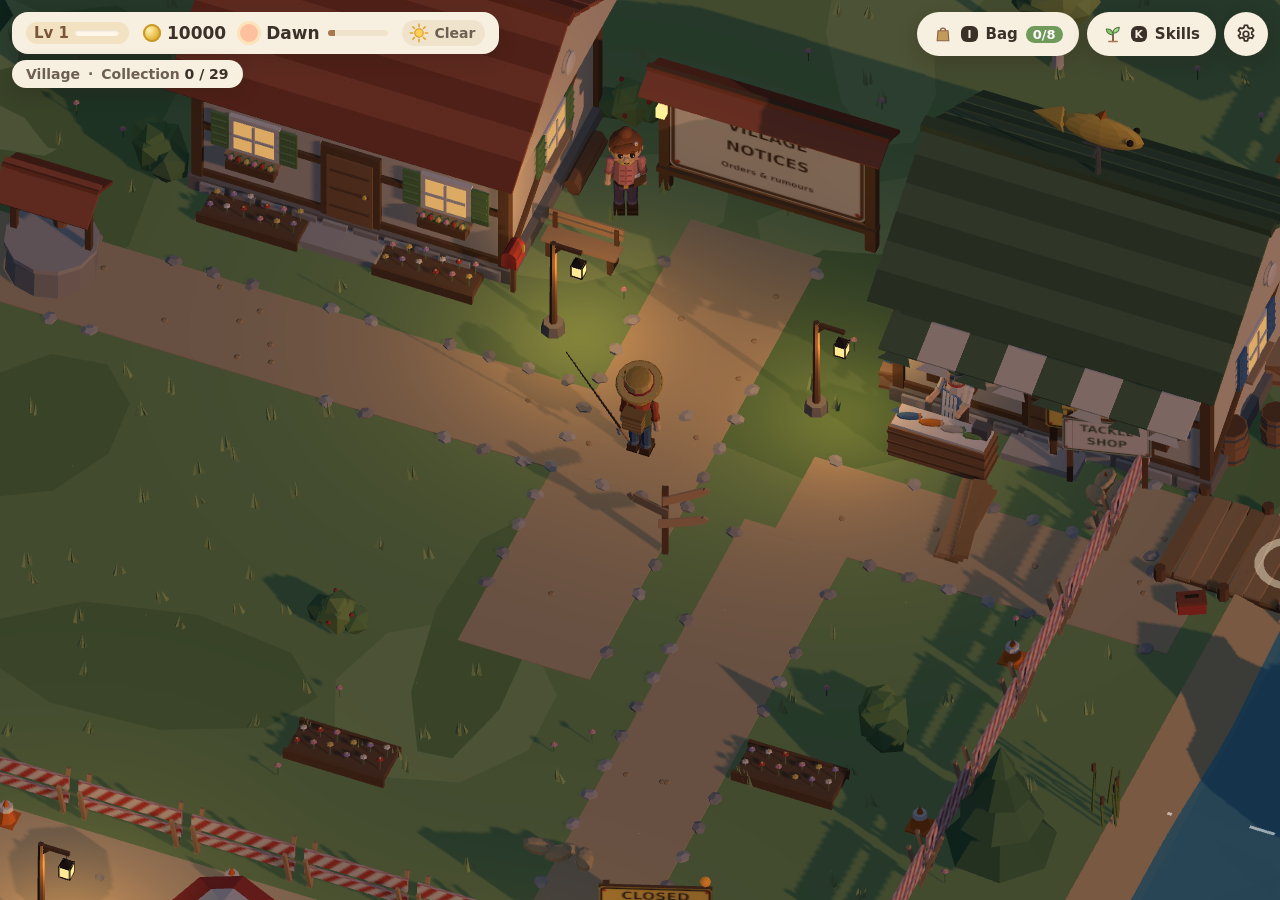
==== index.html @ 6ef8b045 "Weather: clear, rain, fog and storm with weather-only fish Each time of day rolls its weather from a" ====
<!doctype html>
<html lang="en">
<head>
  <meta charset="utf-8">
  <meta name="viewport" content="width=device-width, initial-scale=1, viewport-fit=cover, user-scalable=no">
  <title>Driftwood Cove — a cozy fishing game</title>
  <meta name="description" content="A small, cozy 2.5D fishing game. Explore, fish, collect and upgrade.">
  <meta name="theme-color" content="#3f6e8c">
  <link rel="manifest" href="/manifest.webmanifest">
  <link rel="icon" href="/icons/icon-192.png" type="image/png">
  <link rel="apple-touch-icon" href="/icons/icon-192.png">
  <link rel="stylesheet" href="/style.css">
  <script type="importmap">{ "imports": { "three": "/vendor/three/three.module.js" } }</script>
  <script type="module" src="/js/main.js"></script>
</head>
<body>
  <canvas id="world" aria-label="Game world"></canvas>

  <header class="hud" id="hud">
    <div class="hud-card">
      <span class="level-chip" id="hud-level-chip" title="Level">
        <span id="hud-level">Lv 1</span>
        <span class="xp-bar" aria-hidden="true"><span id="hud-xp-bar"></span></span>
      </span>
      <span class="coins" title="Coins"><span class="coin-icon" aria-hidden="true"></span><span id="hud-coins">30</span></span>
      <span class="time-chip" id="hud-time-chip">
        <span class="time-icon" id="hud-time-icon" aria-hidden="true"></span>
        <span id="hud-time">Dawn</span>
        <span class="time-bar" aria-hidden="true"><span id="hud-time-bar"></span></span>
      </span>
      <span class="weather-chip" id="hud-weather" data-weather="clear"><span class="weather-ico" id="hud-weather-ico" aria-hidden="true"></span><span id="hud-weather-text">Clear</span></span>
    </div>
    <div class="hud-card hud-sub">
      <span id="hud-region">Village</span>
      <span class="dot" aria-hidden="true">·</span>
      <span>Collection <strong id="hud-collection">0</strong></span>
      <span class="streak-chip" id="hud-streak" hidden title="Catch streak: bonus sell value on fish caught in a row"><span id="hud-streak-ico"></span><span id="hud-streak-text"></span></span>
    </div>
  </header>

  <nav class="hud-buttons" aria-label="Menus">
    <button type="button" id="btn-bag" class="pill"><span class="key">I</span> Bag <span class="badge" id="bag-count">0</span></button>
    <button type="button" id="btn-skills" class="pill"><span class="key">K</span> Skills <span class="badge points" id="skill-points" hidden>0</span></button>
    <button type="button" id="btn-settings" class="pill icon-only" aria-label="Settings" title="Settings"></button>
  </nav>

  <div id="finder" class="finder" hidden aria-label="Fish that can bite here now"></div>
  <button type="button" id="action-btn" class="action-btn" hidden><span class="key" id="action-key">E</span> <span id="action-label">Fish</span></button>

  <section id="fishing" class="fishing-panel" hidden aria-live="polite">
    <div class="legend-banner" id="legend-banner" hidden>✦ Legendary! ✦</div>
    <div class="fishing-status" id="fishing-status"><span class="status-ico" id="fishing-status-ico"></span><span id="fishing-status-text">Casting…</span><span class="whisper" id="fishing-whisper" hidden></span></div>
    <div id="minigame" class="minigame" hidden>
      <div class="mg-head">
        <span class="mg-behavior"><span class="mg-behavior-ico" id="mg-behavior-ico"></span><span id="mg-behavior">Fish on!</span></span>
        <span id="mg-phase" class="mg-phase" hidden></span>
        <span id="mg-boss" class="mg-boss" hidden></span>
      </div>
      <div class="lane" id="mg-lane">
        <div class="lane-waves" aria-hidden="true"></div>
        <div class="zone" id="mg-zone" aria-hidden="true"><span class="zone-edge left"></span><span class="zone-edge right"></span></div>
        <div class="lane-fish" id="mg-fish" aria-hidden="true"></div>
      </div>
      <div class="meters">
        <div class="meter"><span class="meter-ico" data-icon="net" title="Catch progress"></span><div class="bar progress-bar"><div class="bar-fill progress" id="mg-progress"></div></div><span class="meter-val" id="mg-progress-val">0%</span></div>
        <div class="meter"><span class="meter-ico" data-icon="line2" title="Line tension"></span><div class="bar tension-bar"><div class="bar-fill tension" id="mg-tension"></div><span class="danger-mark" aria-hidden="true"></span></div><span class="meter-val" id="mg-tension-val">0%</span></div>
      </div>
      <p class="mg-hint"><span class="hint-keys"><span class="key">Space</span><span class="hint-or">or</span><span class="mg-mouse" data-icon="mouse"></span></span> hold to reel <b>→</b> · release to ease the line</p>
    </div>
  </section>

  <section id="catch-card" class="catch-card" hidden aria-live="assertive">
    <div class="golden-banner" aria-hidden="true">✦ New species! ✦</div>
    <div class="catch-art" id="catch-art"></div>
    <h2 id="catch-title">Caught!</h2>
    <p id="catch-details"></p>
    <p id="catch-note" class="catch-note"></p>
    <p id="catch-extra" class="catch-extra"></p>
    <p id="catch-xp" class="catch-xp"></p>
    <p id="catch-streak" class="catch-streak"></p>
    <button type="button" id="catch-ok" class="primary">Continue <span class="key">E</span></button>
    <div id="catch-choice" class="catch-choice" hidden>
      <button type="button" id="catch-wall" class="choice-btn wall"><span class="choice-ico" data-icon="board"></span><span><b>Put on the wallboard</b><small>Collect it · no coins</small></span><span class="key">E</span></button>
      <button type="button" id="catch-bag" class="choice-btn bag"><span class="choice-ico" data-icon="bag"></span><span><b>Keep in bag</b><small id="catch-bag-sub">Sell it later</small></span><span class="key">B</span></button>
    </div>
  </section>

  <div id="joystick" class="joystick" aria-hidden="true"><div id="joystick-knob" class="knob"></div></div>
  <div id="toasts" class="toasts" role="status" aria-live="polite"></div>
  <div id="fade" class="fade" aria-hidden="true"></div>
  <div id="vignette" class="vignette" aria-hidden="true"></div>

  <dialog id="shop-dialog" class="panel" aria-labelledby="shop-title">
    <header class="panel-head">
      <h2 id="shop-title">Tackle Shop</h2>
      <span class="coins"><span class="coin-icon" aria-hidden="true"></span><span id="shop-coins">0</span></span>
      <button type="button" class="close" data-close aria-label="Close">✕</button>
    </header>
    <div class="tabs" role="tablist">
      <button type="button" role="tab" id="tab-market" aria-selected="true" data-tab="market">Sell</button>
      <button type="button" role="tab" id="tab-gear" aria-selected="false" data-tab="gear">Gear</button>
    </div>
    <div id="shop-market" class="panel-body" role="tabpanel" aria-labelledby="tab-market"></div>
    <div id="shop-gear" class="panel-body" role="tabpanel" aria-labelledby="tab-gear" hidden></div>
  </dialog>

  <dialog id="bag-dialog" class="panel" aria-labelledby="bag-title">
    <header class="panel-head">
      <h2 id="bag-title">Fish bag</h2>
      <button type="button" class="close" data-close aria-label="Close">✕</button>
    </header>
    <div id="bag-body" class="panel-body"></div>
  </dialog>

  <dialog id="board-dialog" class="panel wide" aria-labelledby="board-title">
    <header class="panel-head">
      <h2 id="board-title">Collection wallboard</h2>
      <strong id="board-count">0</strong>
      <button type="button" class="close" data-close aria-label="Close">✕</button>
    </header>
    <p class="board-hint">Hover, focus or tap a fish to see your best catch.</p>
    <div id="board-body" class="panel-body board-grid"></div>
    <div id="board-tip" class="board-tip" role="tooltip" hidden></div>
  </dialog>

  <dialog id="orders-dialog" class="panel" aria-labelledby="orders-title">
    <header class="panel-head">
      <h2 id="orders-title">Village orders</h2>
      <span class="orders-day" id="orders-day"></span>
      <button type="button" class="close" data-close aria-label="Close">✕</button>
    </header>
    <p class="board-hint">Nell collects requests from the villagers. They're optional, pay better than the market, and new ones go up every dawn.</p>
    <div id="orders-body" class="panel-body"></div>
  </dialog>

  <dialog id="trophy-dialog" class="panel" aria-labelledby="trophy-title">
    <header class="panel-head">
      <h2 id="trophy-title">Trophy shelf</h2>
      <button type="button" class="close" data-close aria-label="Close">✕</button>
    </header>
    <p class="board-hint">Show off your three proudest catches. Trophies stay home: they can't be sold while they hang here.</p>
    <div id="trophy-body" class="panel-body"></div>
  </dialog>

  <dialog id="skills-dialog" class="panel wide" aria-labelledby="skills-title">
    <header class="panel-head">
      <h2 id="skills-title">Skills</h2>
      <span class="skills-level" id="skills-level">Level 1</span>
      <button type="button" class="close" data-close aria-label="Close">✕</button>
    </header>
    <div class="skills-summary">
      <div class="skills-xp"><div class="bar xp-bar-big"><div class="bar-fill" id="skills-xp-fill"></div></div><span id="skills-xp-text">0 / 40 XP</span></div>
      <span class="skills-points" id="skills-points">0 points to spend</span>
    </div>
    <div id="skills-body" class="panel-body skills-grid"></div>
    <p id="skills-detail" class="skills-detail" aria-live="polite"></p>
  </dialog>

  <dialog id="unlock-dialog" class="panel small" aria-labelledby="unlock-title">
    <header class="panel-head">
      <h2 id="unlock-title">Construction site</h2>
      <button type="button" class="close" data-close aria-label="Close">✕</button>
    </header>
    <div class="panel-body unlock-body">
      <div id="unlock-art" class="unlock-art" aria-hidden="true"></div>
      <p id="unlock-text"></p>
      <p class="unlock-price"><span class="value"><span class="coin-icon" aria-hidden="true"></span><span id="unlock-price">0</span></span> <span id="unlock-have" class="muted"></span></p>
      <div class="unlock-actions">
        <button type="button" class="secondary" data-close>Not now</button>
        <button type="button" class="primary" id="unlock-pay">Pay the builders</button>
      </div>
    </div>
  </dialog>

  <dialog id="settings-dialog" class="panel small" aria-labelledby="settings-title">
    <header class="panel-head">
      <h2 id="settings-title">Settings</h2>
      <button type="button" class="close" data-close aria-label="Close">✕</button>
    </header>
    <form class="panel-body settings-body" method="dialog">
      <label class="setting"><span class="setting-ico" data-icon="music"></span><span>Music</span><input type="range" id="vol-music" min="0" max="100" step="1"><output for="vol-music"></output></label>
      <label class="setting"><span class="setting-ico" data-icon="speaker"></span><span>Sounds</span><input type="range" id="vol-sfx" min="0" max="100" step="1"><output for="vol-sfx"></output></label>
      <label class="setting"><span class="setting-ico" data-icon="leaf"></span><span>Nature</span><input type="range" id="vol-ambience" min="0" max="100" step="1"><output for="vol-ambience"></output></label>
      <label class="setting toggle"><span class="setting-ico" data-icon="mute"></span><span>Mute everything</span><input type="checkbox" id="vol-mute"></label>
    </form>
  </dialog>

  <script>
    if ("serviceWorker" in navigator) navigator.serviceWorker.register("/sw.js");
  </script>
</body>
</html>
---- style.css ----
:root {
  --paper: #f7efdf;
  --paper-2: #efe3cb;
  --ink: #3b3129;
  --ink-soft: #6d5f52;
  --wood: #a8784e;
  --wood-dark: #7a5638;
  --leaf: #6f9a5a;
  --leaf-dark: #4f7a44;
  --sea: #3f6e8c;
  --coin: #e6b83f;
  --rare: #4f86c6;
  --legendary: #d68a2a;
  --danger: #d0584a;
  --shadow: 0 6px 18px rgb(40 28 18 / 0.22);
  --radius: 16px;
  --font: ui-rounded, "Segoe UI Rounded", "SF Pro Rounded", "Nunito", "Segoe UI", system-ui, sans-serif;
  color-scheme: light;
}

* { box-sizing: border-box; }
[hidden] { display: none !important; }
html, body {
  margin: 0;
  height: 100%;
  overflow: hidden;
  background: #aedcee;
  color: var(--ink);
  font-family: var(--font);
  -webkit-tap-highlight-color: transparent;
  user-select: none;
  -webkit-user-select: none;
  touch-action: none;
}
canvas#world { position: fixed; inset: 0; width: 100vw; height: 100dvh; display: block; outline: none; }

button { font: inherit; color: inherit; cursor: pointer; touch-action: manipulation; }
button:focus-visible, [tabindex]:focus-visible { outline: 3px solid var(--sea); outline-offset: 2px; }
button:disabled { cursor: not-allowed; opacity: 0.5; }

.key {
  display: inline-grid; place-items: center; min-width: 1.5em; height: 1.5em; padding: 0 0.3em;
  border-radius: 6px; background: var(--ink); color: var(--paper); font-size: 0.72em; font-weight: 700;
}
@media (pointer: coarse) { .key { display: none; } }

/* HUD ------------------------------------------------------------------ */
.hud { position: fixed; top: 12px; left: 12px; display: grid; gap: 6px; pointer-events: none; }
.hud-card {
  display: flex; align-items: center; gap: 14px; padding: 8px 14px;
  background: var(--paper); border-radius: var(--radius); box-shadow: var(--shadow);
  font-weight: 700; font-size: 17px;
}
.hud-sub { font-size: 14px; font-weight: 600; color: var(--ink-soft); gap: 8px; padding: 6px 14px; justify-self: start; }
.hud-sub strong { color: var(--ink); }
.coins { display: inline-flex; align-items: center; gap: 6px; font-weight: 800; }
.coin-icon {
  width: 18px; height: 18px; border-radius: 50%;
  background: radial-gradient(circle at 35% 35%, #fff2b0, var(--coin) 55%, #b88a20);
  box-shadow: inset 0 0 0 2px #c99a2a;
}
.time-chip { display: inline-flex; align-items: center; gap: 8px; }
.time-icon { width: 18px; height: 18px; border-radius: 50%; background: #ffcf7a; box-shadow: 0 0 0 3px rgb(255 207 122 / 0.35); }
.time-chip[data-bucket="night"] .time-icon { background: #dfe6ff; box-shadow: inset -5px -2px 0 #9aa8d8; }
.time-chip[data-bucket="dusk"] .time-icon { background: #ff9a5c; }
.time-chip[data-bucket="dawn"] .time-icon { background: #ffc0a0; }
.weather-chip { display: inline-flex; align-items: center; gap: 5px; padding: 2px 10px 2px 6px; border-radius: 999px; background: var(--paper-2); font-size: 14px; font-weight: 800; color: var(--ink-soft); }
.weather-ico .ico { width: 22px; height: 22px; vertical-align: middle; }
.weather-chip[data-weather="rain"] { background: #dbe8f2; color: #3f6e8c; }
.weather-chip[data-weather="fog"] { background: #e6e6e2; color: #6d6a64; }
.weather-chip[data-weather="storm"] { background: #d9d4e8; color: #4a3d86; animation: pop 0.3s ease-out; }
.time-bar { width: 60px; height: 6px; background: var(--paper-2); border-radius: 3px; overflow: hidden; }
.time-bar span { display: block; height: 100%; width: 0; background: var(--wood); }

.hud-buttons { position: fixed; top: 12px; right: 12px; display: flex; gap: 8px; }
.pill {
  display: inline-flex; align-items: center; gap: 8px; min-height: 44px; padding: 8px 16px;
  border: none; border-radius: 999px; background: var(--paper); box-shadow: var(--shadow); font-weight: 700; font-size: 15px;
}
.pill:hover { background: #fff8ea; }
.badge { min-width: 22px; padding: 1px 7px; border-radius: 999px; background: var(--leaf); color: #fff; font-size: 13px; }

.action-btn {
  position: fixed; left: 50%; bottom: 28px; transform: translateX(-50%);
  display: inline-flex; align-items: center; gap: 10px; min-height: 52px; padding: 10px 24px;
  border: none; border-radius: 999px; background: var(--leaf); color: #fff; font-weight: 800; font-size: 18px;
  box-shadow: 0 4px 0 var(--leaf-dark), var(--shadow);
}
.action-btn .key { background: rgb(255 255 255 / 0.9); color: var(--leaf-dark); }
.action-btn:active { transform: translateX(-50%) translateY(3px); box-shadow: 0 1px 0 var(--leaf-dark), var(--shadow); }
.action-btn.locked { background: #9c8f80; box-shadow: 0 4px 0 #75695c, var(--shadow); }

/* Fishing ---------------------------------------------------------------- */
.fishing-panel {
  position: fixed; left: 50%; bottom: 20px; translate: -50% 0;
  width: min(520px, calc(100vw - 24px)); padding: 12px 18px 14px;
  background: var(--paper); border-radius: var(--radius); box-shadow: var(--shadow); text-align: center;
  touch-action: none;
}
.fishing-status { margin: 2px 0; font-size: 18px; font-weight: 800; }
.fishing-status.bite { color: var(--danger); font-size: 26px; animation: pop 0.25s ease-out; }
@keyframes pop { from { transform: scale(0.6); } to { transform: scale(1); } }
.minigame { margin-top: 6px; }
.mg-label { display: flex; justify-content: space-between; font-weight: 700; font-size: 14px; color: var(--ink-soft); margin-bottom: 6px; }
.mg-phase { font-weight: 800; }
.mg-phase.burst { color: var(--danger); }
.mg-phase.exhausted { color: var(--leaf-dark); }
.lane { position: relative; height: 40px; border-radius: 12px; background: linear-gradient(#6fb4c6, #4d93a8); overflow: hidden; box-shadow: inset 0 2px 6px rgb(0 0 0 / 0.25); }
.zone {
  position: absolute; top: 3px; bottom: 3px; left: 0; width: 14%;
  border-radius: 9px; background: rgb(255 248 220 / 0.35); border: 3px solid #fff5d6;
}
.zone.inside { background: rgb(160 230 140 / 0.5); border-color: #d9ffc7; }
.lane-fish {
  position: absolute; top: 50%; left: 0; width: 34px; height: 18px; margin-left: -17px; margin-top: -9px;
  background: #2f3f4a; border-radius: 50% 60% 60% 50%; transition: transform 0.1s;
}
.lane-fish::after { content: ""; position: absolute; left: -9px; top: 2px; border: 7px solid transparent; border-right: 11px solid #2f3f4a; }
.lane-fish.burst { background: #b3402f; }
.lane-fish.burst::after { border-right-color: #b3402f; }
.bar-row { display: grid; grid-template-columns: 70px 1fr; align-items: center; gap: 10px; margin-top: 8px; font-size: 13px; font-weight: 700; text-align: left; }
.bar { height: 14px; border-radius: 7px; background: var(--paper-2); overflow: hidden; box-shadow: inset 0 1px 3px rgb(0 0 0 / 0.15); }
.bar-fill { height: 100%; width: 0; border-radius: 7px; }
.bar-fill.progress { background: var(--leaf); }
.bar-fill.tension { background: var(--coin); }
.bar-fill.tension.high { background: var(--danger); }
.mg-hint { margin: 8px 0 0; font-size: 12px; color: var(--ink-soft); }

.catch-card {
  position: fixed; left: 50%; top: 50%; translate: -50% -50%;
  width: min(360px, calc(100vw - 24px)); padding: 18px 22px; text-align: center;
  background: var(--paper); border-radius: 20px; box-shadow: 0 12px 40px rgb(40 28 18 / 0.35);
  animation: pop 0.25s ease-out;
}
.catch-card h2 { margin: 4px 0; font-size: 22px; }
.catch-card p { margin: 4px 0; }
.catch-note { font-weight: 700; color: var(--leaf-dark); }
.catch-art svg { width: 160px; height: auto; }
.rarity-icon { display: inline-grid; place-items: center; width: var(--s, 22px); height: var(--s, 22px); vertical-align: middle; flex: none; }
.rarity-icon svg { width: 100%; height: 100%; display: block; }
.rarity-icon.legendary svg { filter: drop-shadow(0 0 3px rgb(255 200 80 / 0.8)); }
.catch-card h2 { display: flex; align-items: center; justify-content: center; gap: 8px; }
.catch-extra { font-weight: 800; color: var(--legendary); }
.catch-extra:empty { display: none; }
.rarity { display: inline-block; padding: 1px 10px; border-radius: 999px; font-size: 12px; font-weight: 800; text-transform: uppercase; letter-spacing: 0.04em; background: var(--paper-2); color: var(--ink-soft); }
.rarity.rare { background: var(--rare); color: #fff; }
.rarity.legendary { background: var(--legendary); color: #fff; }

.primary {
  min-height: 44px; padding: 8px 20px; border: none; border-radius: 999px;
  background: var(--leaf); color: #fff; font-weight: 800; box-shadow: 0 3px 0 var(--leaf-dark);
}
.primary .key { background: rgb(255 255 255 / 0.9); color: var(--leaf-dark); }
.secondary {
  min-height: 36px; padding: 6px 14px; border: 2px solid var(--wood); border-radius: 999px;
  background: #fff8ea; font-weight: 700;
}

/* Joystick (touch) ----------------------------------------------------- */
.joystick {
  position: fixed; left: 24px; bottom: 24px; width: 128px; height: 128px; border-radius: 50%;
  background: rgb(247 239 223 / 0.45); border: 3px solid rgb(247 239 223 / 0.8); display: none; touch-action: none;
}
.knob { position: absolute; left: 50%; top: 50%; width: 56px; height: 56px; margin: -28px 0 0 -28px; border-radius: 50%; background: var(--paper); box-shadow: var(--shadow); }
body.touch .joystick { display: block; }
body.touch .action-btn { left: auto; right: 24px; bottom: 44px; transform: none; min-height: 64px; }
body.touch .action-btn:active { transform: translateY(3px); }
body.fishing .joystick { display: none; }

.toasts { position: fixed; top: 110px; left: 50%; transform: translateX(-50%); display: grid; gap: 6px; justify-items: center; pointer-events: none; }
.toast { padding: 8px 16px; border-radius: 999px; background: rgb(59 49 41 / 0.88); color: var(--paper); font-weight: 700; font-size: 15px; animation: toast 2.8s ease forwards; }
@keyframes toast { 0% { opacity: 0; transform: translateY(-6px); } 10%, 80% { opacity: 1; transform: none; } 100% { opacity: 0; } }

.fade { position: fixed; inset: 0; background: #1d2850; opacity: 0; pointer-events: none; transition: opacity 0.45s ease; }
.fade.on { opacity: 1; }

/* Panels (dialogs) ------------------------------------------------------ */
dialog.panel {
  width: min(640px, calc(100vw - 24px)); max-height: min(640px, calc(100dvh - 32px));
  padding: 0; border: none; border-radius: 20px; background: var(--paper); color: var(--ink);
  box-shadow: 0 18px 50px rgb(40 28 18 / 0.4); overflow: hidden; display: none; flex-direction: column;
}
dialog.panel[open] { display: flex; }
dialog.panel.wide { width: min(820px, calc(100vw - 24px)); }
dialog::backdrop { background: rgb(40 32 26 / 0.35); }
.panel-head { display: flex; align-items: center; gap: 14px; padding: 14px 18px; background: var(--paper-2); border-bottom: 3px solid #e2d3b4; }
.panel-head h2 { margin: 0; font-size: 20px; flex: 1; }
.close { width: 40px; height: 40px; border: none; border-radius: 50%; background: var(--paper); font-size: 18px; font-weight: 800; }
.panel-body { padding: 14px 18px 18px; overflow-y: auto; user-select: text; }
.tabs { display: flex; gap: 6px; padding: 10px 18px 0; }
.tabs button { flex: 1; min-height: 40px; border: none; border-radius: 12px 12px 0 0; background: var(--paper-2); font-weight: 800; color: var(--ink-soft); }
.tabs button[aria-selected="true"] { background: var(--wood); color: #fff; }

.fish-list { display: grid; gap: 6px; margin: 0; padding: 0; list-style: none; }
.fish-row { display: grid; grid-template-columns: 64px 1fr auto auto; align-items: center; gap: 10px; padding: 4px 10px; background: #fffaf0; border-radius: 12px; }
.fish-row svg { width: 64px; height: auto; }
.fish-row .name { font-weight: 800; display: flex; align-items: center; gap: 6px; }
.fish-row .meta { font-size: 13px; color: var(--ink-soft); }
.value { font-weight: 800; display: inline-flex; align-items: center; gap: 4px; vertical-align: middle; }
.value .coin-icon { width: 14px; height: 14px; }
.list-head { display: flex; align-items: center; justify-content: space-between; gap: 10px; margin-bottom: 10px; font-weight: 700; }
.empty { color: var(--ink-soft); text-align: center; padding: 20px 0; }

.gear-list { display: grid; gap: 8px; }
.gear-row { display: grid; grid-template-columns: 70px 1fr auto; gap: 12px; align-items: center; padding: 8px 12px; background: #fffaf0; border-radius: 12px; }
.gear-slot { font-weight: 800; color: var(--wood-dark); }
.gear-info { font-size: 14px; line-height: 1.35; }
.gear-info b { font-size: 15px; }
.gear-info .arrow { color: var(--leaf-dark); font-weight: 800; }
.gear-info .muted { color: var(--ink-soft); }
.boat-row { background: #e6f0f2; }

.board-grid { display: grid; grid-template-columns: repeat(6, 1fr); gap: 10px; }
.board-slot { position: relative; display: grid; justify-items: center; gap: 2px; padding: 8px 4px; background: #fffaf0; border: 3px solid #e2d3b4; border-radius: 14px; text-align: center; font: inherit; color: inherit; cursor: pointer; transition: transform 0.12s, box-shadow 0.12s; }
.board-slot:hover, .board-slot:focus-visible { transform: translateY(-2px); box-shadow: 0 6px 14px rgb(40 28 18 / 0.18); }
.slot-rarity { position: absolute; top: 6px; right: 6px; }
.board-hint { margin: 10px 18px 0; font-size: 13px; color: var(--ink-soft); }
.board-tip {
  position: fixed; z-index: 10; width: 240px; padding: 12px 14px; display: grid; gap: 3px; justify-items: center; text-align: center;
  background: var(--paper); border: 3px solid var(--wood); border-radius: 16px; box-shadow: 0 10px 28px rgb(40 28 18 / 0.35);
  pointer-events: none; font-size: 14px;
}
.board-tip strong { display: flex; align-items: center; gap: 6px; font-size: 16px; }
.board-tip .tip-art svg { width: 200px; height: auto; }
.board-tip .tip-label { font-size: 11px; font-weight: 800; text-transform: uppercase; letter-spacing: 0.08em; color: var(--wood-dark); }
.board-tip .tip-stat { font-weight: 800; font-size: 16px; }
dialog.panel.small { width: min(420px, calc(100vw - 24px)); }
.unlock-body p { margin: 0 0 12px; line-height: 1.45; }
.unlock-price { font-size: 22px; }
.unlock-price .coin-icon { width: 22px; height: 22px; }
.unlock-actions { display: flex; justify-content: flex-end; gap: 10px; }
.muted { color: var(--ink-soft); font-size: 14px; font-weight: 600; }
.board-slot svg { width: 100%; max-width: 110px; height: auto; }
.board-slot .name { font-weight: 800; font-size: 14px; }
.board-slot .loc { font-size: 12px; color: var(--ink-soft); }
.board-slot.found { border-color: var(--leaf); }
.board-slot:not(.found) .name { color: var(--ink-soft); }

@media (max-width: 640px) {
  .weather-chip span:last-child { display: none; }
  .hud-card { font-size: 15px; gap: 10px; padding: 6px 10px; }
  .time-bar { width: 36px; }
  .hud-buttons { top: auto; bottom: 180px; right: 12px; flex-direction: column; }
  .board-grid { grid-template-columns: repeat(2, 1fr); }
  .fish-row { grid-template-columns: 48px 1fr auto; }
  .fish-row svg { width: 48px; }
  .fish-row .value { grid-column: 2; }
  .gear-row { grid-template-columns: 1fr auto; }
  .gear-slot { grid-column: 1 / -1; }
}
@media (max-height: 760px) and (min-width: 641px) {
  .board-slot svg { max-width: 84px; }
  .board-slot { padding: 4px; }
}
@media (prefers-reduced-motion: reduce) {
  *, *::before, *::after { animation-duration: 0.01ms !important; transition: none !important; }
}
/* Wide screens: keep the cheering angler visible next to the catch card. */
@media (min-width: 900px) {
  .catch-card { left: calc(50% + 300px); width: 340px; }
}
.catch-art svg { width: 200px; }

/* Icons ---------------------------------------------------------------- */
.ico { width: 1.25em; height: 1.25em; flex: none; vertical-align: -0.25em; }
.pill .ico { width: 20px; height: 20px; }
.pill.icon-only { width: 44px; padding: 0; justify-content: center; }
.pill.icon-only .ico { width: 22px; height: 22px; }
.tabs button { display: inline-flex; align-items: center; justify-content: center; gap: 8px; }
.tabs button .ico { width: 22px; height: 22px; }

/* Shop: gear cards ------------------------------------------------------ */
.gear-grid { display: grid; grid-template-columns: repeat(2, 1fr); gap: 10px; }
.gear-card {
  display: grid; grid-template-columns: 52px 1fr auto; align-items: center; gap: 10px;
  padding: 10px 12px; background: #fffaf0; border: 2px solid #eadcc0; border-radius: 16px;
}
.gear-art { display: grid; place-items: center; width: 52px; height: 52px; border-radius: 14px; background: var(--paper-2); }
.gear-art .ico { width: 36px; height: 36px; }
.gear-art.small { width: 40px; height: 40px; border-radius: 12px; }
.gear-art.small .ico { width: 28px; height: 28px; }
.gear-main { min-width: 0; display: grid; gap: 4px; }
.gear-title { display: flex; align-items: center; gap: 8px; font-weight: 800; font-size: 15px; }
.pips { display: inline-flex; gap: 3px; }
.pips i { width: 8px; height: 8px; border-radius: 50%; background: #e2d3b4; }
.pips i.on { background: var(--leaf); }
.stats { display: flex; flex-wrap: wrap; gap: 4px 12px; }
.stat { display: inline-flex; align-items: center; gap: 4px; font-size: 14px; font-weight: 700; color: var(--ink-soft); white-space: nowrap; }
.stat .ico { color: var(--wood-dark); }
.stat b { color: var(--leaf-dark); font-weight: 800; }
.stat .arrow { color: var(--leaf-dark); font-weight: 800; }
.next-name { font-size: 12px; color: var(--ink-soft); font-weight: 600; }
.buy {
  display: inline-flex; align-items: center; gap: 4px; min-height: 40px; padding: 6px 14px; border: none; border-radius: 999px;
  background: var(--leaf); color: #fff; font-weight: 800; box-shadow: 0 3px 0 var(--leaf-dark);
}
.buy:not(:disabled):hover { filter: brightness(1.06); }
.buy:disabled { background: #b7ab98; box-shadow: 0 3px 0 #8f8574; opacity: 1; }
.buy.small, .secondary.small, .primary.small { min-height: 34px; padding: 4px 12px; font-size: 14px; }
.max-badge { padding: 4px 10px; border-radius: 999px; background: var(--coin); color: #5a3e12; font-weight: 800; font-size: 13px; }
.section-title { display: flex; align-items: baseline; gap: 8px; margin: 16px 0 8px; font-size: 16px; }

/* Purchase dialog art --------------------------------------------------- */
.unlock-art { display: grid; place-items: center; margin-bottom: 8px; }
.unlock-art:empty { display: none; }
.unlock-art .ico { width: 72px; height: 72px; }

/* Settings ----------------------------------------------------------------- */
.settings-body { display: grid; gap: 14px; }
.setting { display: grid; grid-template-columns: 28px 90px 1fr 48px; align-items: center; gap: 10px; font-weight: 700; }
.setting.toggle { grid-template-columns: 28px 1fr auto; }
.setting-ico { display: grid; place-items: center; color: var(--wood-dark); }
.setting-ico .ico { width: 24px; height: 24px; }
.setting input[type="range"] { width: 100%; accent-color: var(--leaf); }
.setting input[type="checkbox"] { width: 22px; height: 22px; accent-color: var(--leaf); }
.setting output { text-align: right; font-variant-numeric: tabular-nums; color: var(--ink-soft); }

@media (max-width: 640px) {
  .gear-grid { grid-template-columns: 1fr; }
  .setting { grid-template-columns: 28px 70px 1fr 44px; }
}
#shop-dialog { width: min(780px, calc(100vw - 24px)); }
.gear-title { flex-wrap: wrap; row-gap: 2px; }

/* Fishing panel & catch minigame ------------------------------------------ */
.fishing-panel {
  width: min(560px, calc(100vw - 24px)); padding: 12px 16px 12px;
  background: linear-gradient(#fbf5e8, #f3e8d2); border: 3px solid #c9a274; box-shadow: 0 4px 0 #a8784e, var(--shadow);
}
.fishing-status { display: flex; align-items: center; justify-content: center; gap: 8px; margin: 0; font-size: 18px; font-weight: 800; }
.status-ico .ico { width: 28px; height: 28px; vertical-align: middle; }
.fishing-panel[data-phase="wait"] .status-ico { animation: bob 1.6s ease-in-out infinite; }
.fishing-panel[data-phase="cast"] .status-ico { animation: castswing 0.6s ease-out; }
.fishing-panel[data-phase="bite"] { border-color: var(--danger); box-shadow: 0 4px 0 #9c3a30, 0 0 0 6px rgb(208 88 74 / 0.25), var(--shadow); animation: shake 0.18s linear infinite; }
.fishing-panel[data-phase="bite"] .fishing-status { color: var(--danger); font-size: 24px; }
.fishing-panel[data-phase="bite"] .status-ico { animation: pop 0.25s ease-out; }
.fishing-panel[data-phase="fight"] .fishing-status { font-size: 15px; color: var(--leaf-dark); }
.fishing-panel[data-phase="fight"] .status-ico .ico { width: 20px; height: 20px; }
@keyframes bob { 0%, 100% { transform: translateY(0); } 50% { transform: translateY(4px); } }
@keyframes castswing { from { transform: rotate(-40deg); } to { transform: rotate(0); } }
@keyframes shake { 0%, 100% { translate: -50% 0; } 25% { translate: calc(-50% - 2px) 0; } 75% { translate: calc(-50% + 2px) 0; } }

.mg-head { display: flex; align-items: center; justify-content: space-between; margin: 8px 2px 6px; }
.mg-behavior { display: inline-flex; align-items: center; gap: 6px; font-weight: 800; font-size: 14px; color: var(--ink); }
.mg-behavior-ico { display: grid; place-items: center; width: 26px; height: 26px; border-radius: 8px; background: var(--paper-2); color: var(--wood-dark); }
.mg-behavior-ico .ico { width: 18px; height: 18px; }
.minigame[data-rarity="rare"] .mg-behavior-ico { background: #dbe8f7; color: var(--rare); }
.minigame[data-rarity="legendary"] .mg-behavior-ico { background: #fbe9c4; color: var(--legendary); }
.mg-phase { display: inline-flex; align-items: center; gap: 4px; padding: 2px 10px; border-radius: 999px; font-size: 13px; font-weight: 800; }
.mg-phase .ico { width: 16px; height: 16px; }
.mg-phase.burst { background: #fbe0dc; color: var(--danger); animation: pop 0.2s ease-out; }
.mg-phase.exhausted { background: #e3f0d9; color: var(--leaf-dark); }

.lane {
  position: relative; height: 54px; border-radius: 14px; overflow: hidden;
  background: linear-gradient(#8fd0dc 0%, #5aa9bf 45%, #3f8aa6 100%);
  box-shadow: inset 0 3px 8px rgb(0 0 0 / 0.25), inset 0 -2px 0 rgb(255 255 255 / 0.15);
}
.lane-waves {
  position: absolute; inset: 0; opacity: 0.35;
  background: radial-gradient(ellipse 18px 3px at 50% 50%, #fff 60%, transparent 62%) 0 12px / 46px 26px,
              radial-gradient(ellipse 12px 2px at 50% 50%, #fff 60%, transparent 62%) 20px 30px / 38px 26px;
  animation: lanewaves 3s linear infinite;
}
@keyframes lanewaves { to { background-position: 46px 12px, -18px 30px; } }
.zone {
  position: absolute; top: 4px; bottom: 4px; left: 0; width: 14%;
  border-radius: 10px; background: rgb(255 250 230 / 0.28); border: 3px solid #fff5d6;
  box-shadow: 0 0 0 2px rgb(59 49 41 / 0.15); transition: background 0.15s, box-shadow 0.15s, border-color 0.15s;
}
.zone.inside { background: rgb(170 235 140 / 0.45); border-color: #e4ffd4; box-shadow: 0 0 14px 2px rgb(190 255 150 / 0.7); }
.zone.reeling { border-style: dashed; }
.zone-edge { position: absolute; top: 50%; width: 6px; height: 18px; margin-top: -9px; border-radius: 3px; background: #fff5d6; }
.zone-edge.left { left: -5px; } .zone-edge.right { right: -5px; }
.lane-fish {
  position: absolute; top: 50%; left: 0; width: 46px; height: 23px; margin: -11.5px 0 0 -23px;
  color: #23394a; transition: color 0.2s; filter: drop-shadow(0 2px 1px rgb(0 0 0 / 0.25));
}
.lane-fish svg { width: 100%; height: 100%; display: block; transition: transform 0.15s; }
.lane-fish.right svg { transform: scaleX(-1); }
.lane-fish[data-phase="burst"] { color: #a8342a; animation: wiggle 0.12s linear infinite; }
.lane-fish[data-phase="exhausted"] { color: #3d5a4a; }
.fish-zzz { position: absolute; top: -14px; right: -4px; font-size: 13px; font-weight: 900; color: #fff; opacity: 0; }
.lane-fish[data-phase="exhausted"] .fish-zzz { animation: zzz 1.4s ease-out infinite; }
@keyframes wiggle { 0%, 100% { rotate: -6deg; } 50% { rotate: 6deg; } }
@keyframes zzz { 0% { opacity: 0; transform: translate(0, 4px) scale(0.7); } 30% { opacity: 1; } 100% { opacity: 0; transform: translate(6px, -8px) scale(1.2); } }

.meters { display: grid; gap: 7px; margin-top: 10px; }
.meter { display: grid; grid-template-columns: 30px 1fr 44px; align-items: center; gap: 8px; }
.meter-ico { display: grid; place-items: center; }
.meter-ico .ico { width: 26px; height: 26px; }
.meter-val { font-weight: 800; font-size: 13px; text-align: right; font-variant-numeric: tabular-nums; color: var(--ink-soft); }
.meters .bar { position: relative; height: 16px; border-radius: 8px; background: #e6d9bf; box-shadow: inset 0 2px 3px rgb(0 0 0 / 0.15); overflow: hidden; }
.meters .bar-fill { height: 100%; border-radius: 8px; transition: width 0.08s linear; }
.meters .bar-fill.progress {
  background: repeating-linear-gradient(-45deg, rgb(255 255 255 / 0.18) 0 8px, transparent 8px 16px), linear-gradient(#8cc46a, #5f9a4c);
  background-size: 22px 22px, 100% 100%; animation: stripes 0.8s linear infinite;
}
@keyframes stripes { to { background-position: 22px 0, 0 0; } }
.meters .bar-fill.tension { --hue: 110; background: linear-gradient(hsl(var(--hue) 70% 60%), hsl(var(--hue) 65% 45%)); }
.danger-mark { position: absolute; top: 0; bottom: 0; left: 78%; width: 2px; background: rgb(168 52 42 / 0.5); }
.minigame.danger .tension-bar { animation: jitter 0.12s linear infinite; box-shadow: inset 0 2px 3px rgb(0 0 0 / 0.15), 0 0 0 2px rgb(208 88 74 / 0.5); }
.minigame.danger .meter:last-child .meter-val { color: var(--danger); }
.mg-hint { display: flex; align-items: center; justify-content: center; gap: 6px; margin: 8px 0 0; font-size: 12px; color: var(--ink-soft); }
.hint-keys { display: inline-flex; align-items: center; gap: 4px; }
.hint-or { font-size: 11px; }
.mg-mouse .ico { width: 16px; height: 16px; }
@media (pointer: coarse) { .hint-keys { display: none; } }
@keyframes jitter { 0%, 100% { transform: translateX(0); } 25% { transform: translateX(-1.5px); } 75% { transform: translateX(1.5px); } }

/* Bag capacity & fixes ------------------------------------------------------ */
.fish-row svg { width: auto; }
.fish-row > svg { width: 64px; height: auto; }
.fish-row .rarity-icon svg { width: 100%; height: 100%; }
.badge.full { background: var(--danger); }
.bag-count { display: inline-flex; align-items: center; gap: 6px; font-weight: 800; }
.bag-count .ico { width: 22px; height: 22px; }
.bag-slots { display: flex; flex-wrap: wrap; gap: 3px; flex: 1; max-width: 260px; }
.bag-slots i { width: 12px; height: 12px; border-radius: 4px; background: #e6d9bf; box-shadow: inset 0 1px 2px rgb(0 0 0 / 0.12); }
.bag-slots i.on { background: var(--leaf); }
.bag-slots.full i.on { background: var(--danger); }
.bag-note { display: flex; align-items: center; gap: 6px; margin: 0 0 10px; font-size: 13px; color: var(--ink-soft); }
.bag-note .ico { width: 18px; height: 18px; flex: none; }
.catch-note.warn { color: var(--danger); }
.catch-extra .ico { width: 18px; height: 18px; vertical-align: -3px; }
@media (max-width: 640px) { .fish-row > svg { width: 48px; } }

/* Golden first-catch card ------------------------------------------------------ */
.golden-banner { display: none; }
.catch-choice { display: grid; gap: 8px; margin-top: 10px; }
.catch-choice[hidden] { display: none; }
.choice-btn {
  display: grid; grid-template-columns: 40px 1fr auto; align-items: center; gap: 10px; min-height: 58px; padding: 8px 14px;
  border: none; border-radius: 16px; text-align: left; font-size: 15px;
}
.choice-btn b { display: block; font-size: 16px; }
.choice-btn small { display: flex; align-items: center; gap: 4px; font-size: 13px; font-weight: 700; opacity: 0.85; }
.choice-btn small .coin-icon { width: 13px; height: 13px; }
.choice-ico { display: grid; place-items: center; width: 40px; height: 40px; border-radius: 12px; background: rgb(255 255 255 / 0.55); }
.choice-ico .ico { width: 28px; height: 28px; }
.choice-btn.wall { background: linear-gradient(#ffd96a, #f0b429); color: #4a3308; box-shadow: 0 4px 0 #b9821a, 0 0 18px rgb(255 205 80 / 0.6); }
.choice-btn.bag { background: #fffaf0; color: var(--ink); box-shadow: 0 3px 0 #d8c7a4; border: 2px solid #e2d3b4; }
.choice-btn .key { background: rgb(59 49 41 / 0.85); color: #fff; }
.choice-btn:not(:disabled):hover { filter: brightness(1.05); }
.choice-btn:disabled { opacity: 0.5; }

.catch-card.golden {
  width: min(400px, calc(100vw - 24px));
  background: radial-gradient(circle at 50% 22%, #fff7d6 0%, #ffe59a 40%, #f6c552 100%);
  border: 4px solid #e9a92a;
  box-shadow: 0 0 0 6px rgb(255 214 107 / 0.45), 0 0 50px 10px rgb(255 200 70 / 0.55), 0 14px 40px rgb(60 40 10 / 0.4);
  animation: pop 0.3s ease-out, goldpulse 2.2s ease-in-out infinite 0.3s;
  overflow: visible;
}
.catch-card.golden .golden-banner {
  display: block; position: absolute; left: 50%; top: -18px; translate: -50% 0; white-space: nowrap;
  padding: 6px 18px; border-radius: 999px; font-weight: 900; font-size: 16px; letter-spacing: 0.04em; color: #fff;
  background: linear-gradient(90deg, #d98a14, #f7c748, #d98a14); background-size: 200% 100%;
  box-shadow: 0 3px 0 #a86a10, 0 6px 16px rgb(120 70 10 / 0.35); animation: shine 2.4s linear infinite;
}
.catch-card.golden .catch-art { position: relative; }
.catch-card.golden .catch-art::before {
  content: ""; position: absolute; inset: -10px 20%; z-index: -1; border-radius: 50%;
  background: conic-gradient(from 0deg, rgb(255 255 255 / 0.8) 0 10deg, transparent 10deg 30deg) ; animation: spin 8s linear infinite; opacity: 0.6;
}
.catch-card.golden .catch-art { isolation: isolate; }
.catch-card.golden h2 { color: #5a3a06; }
.catch-card.golden .catch-note { color: #7a4d06; }
@keyframes goldpulse { 0%, 100% { box-shadow: 0 0 0 6px rgb(255 214 107 / 0.45), 0 0 40px 8px rgb(255 200 70 / 0.45), 0 14px 40px rgb(60 40 10 / 0.4); } 50% { box-shadow: 0 0 0 9px rgb(255 214 107 / 0.35), 0 0 70px 16px rgb(255 200 70 / 0.65), 0 14px 40px rgb(60 40 10 / 0.4); } }
@keyframes shine { to { background-position: -200% 0; } }
@keyframes spin { to { rotate: 360deg; } }

/* Leveling: HUD level chip, skill points badge, catch XP ------------------------ */
.level-chip {
  display: inline-flex; align-items: center; gap: 6px; padding: 2px 10px 2px 8px; border-radius: 999px;
  background: #f3e2c2; color: var(--wood-dark); font-size: 15px; font-weight: 900;
}
.xp-bar { width: 44px; height: 6px; background: #fff8ea; border-radius: 3px; overflow: hidden; box-shadow: inset 0 1px 2px rgb(0 0 0 / 0.12); }
.xp-bar span { display: block; height: 100%; width: 0; background: linear-gradient(90deg, var(--coin), var(--legendary)); transition: width 0.4s ease; }
.level-chip.glow { animation: levelglow 1.6s ease-out; }
@keyframes levelglow {
  0% { box-shadow: 0 0 0 0 rgb(255 200 80 / 0.9); transform: scale(1); background: #ffe59a; }
  25% { box-shadow: 0 0 18px 8px rgb(255 200 80 / 0.7); transform: scale(1.15); background: #ffe59a; }
  100% { box-shadow: 0 0 0 0 rgb(255 200 80 / 0); transform: scale(1); }
}
.badge.points { background: var(--legendary); animation: pop 0.25s ease-out; }
.catch-xp { font-weight: 900; color: var(--wood-dark); letter-spacing: 0.02em; }
.catch-xp:empty { display: none; }
.catch-card.golden .catch-xp { color: #7a4d06; }
.mg-phase.secondwind { background: #fff1c9; color: #9a6a10; animation: pop 0.2s ease-out; }

/* Fish Finder strip & Fish Whisperer cue ------------------------------------- */
.finder {
  position: fixed; left: 50%; bottom: 92px; transform: translateX(-50%);
  display: flex; align-items: flex-end; gap: 6px; padding: 6px 10px; max-width: calc(100vw - 24px);
  background: rgb(247 239 223 / 0.94); border: 2px solid #e2d3b4; border-radius: 16px; box-shadow: var(--shadow); pointer-events: none;
}
.finder-label { align-self: center; color: var(--leaf-dark); }
.finder-label .ico { width: 20px; height: 20px; }
.finder-fish { display: grid; justify-items: center; gap: 1px; min-width: 52px; font-size: 11px; font-weight: 800; color: var(--ink-soft); }
.finder-fish svg { width: 48px; height: auto; }
.finder-fish.found { color: var(--ink); }
body.touch .finder { left: auto; right: 16px; bottom: 120px; transform: none; }
.whisper { display: inline-flex; align-items: center; gap: 2px; margin-left: 6px; animation: pop 0.25s ease-out; }
.whisper svg:first-child { width: 56px; height: auto; }

/* Skill tree ----------------------------------------------------------------- */
#skills-dialog { width: min(960px, calc(100vw - 24px)); max-height: calc(100dvh - 24px); }
.skills-level { padding: 4px 12px; border-radius: 999px; background: var(--wood); color: #fff; font-weight: 900; font-size: 15px; }
.skills-summary { display: flex; align-items: center; gap: 16px; padding: 10px 18px 0; font-weight: 700; }
.skills-xp { flex: 1; display: flex; align-items: center; gap: 10px; white-space: nowrap; font-size: 14px; color: var(--ink-soft); font-variant-numeric: tabular-nums; }
.xp-bar-big { flex: 1; max-width: 360px; }
.xp-bar-big .bar-fill { background: linear-gradient(90deg, var(--coin), var(--legendary)); transition: width 0.3s ease; }
.skills-points { white-space: nowrap; padding: 4px 12px; border-radius: 999px; background: var(--paper-2); color: var(--ink-soft); font-size: 14px; }
.skills-points.has { background: #fbe9c4; color: #7a4d06; box-shadow: 0 0 0 2px #f0c46a; }
.skills-grid { display: grid; grid-template-columns: repeat(3, 1fr); grid-auto-rows: max-content; gap: 12px; padding-top: 12px; padding-bottom: 10px; }
.skill-branch { display: grid; align-content: start; gap: 8px; padding: 0 10px 10px; background: #fffaf0; border: 2px solid #eadcc0; border-radius: 16px; overflow: hidden; }
.branch-head {
  display: flex; align-items: center; gap: 8px; margin: 0 -10px; padding: 8px 12px;
  background: color-mix(in srgb, var(--branch) 22%, var(--paper)); border-bottom: 3px solid var(--branch);
}
.branch-ico { display: grid; place-items: center; width: 34px; height: 34px; border-radius: 10px; background: var(--paper); color: var(--branch); }
.branch-ico .ico { width: 24px; height: 24px; }
.branch-name { flex: 1; display: grid; line-height: 1.1; }
.branch-name b { font-size: 16px; }
.branch-name small { font-size: 12px; font-weight: 700; color: var(--ink-soft); }
.branch-spent { min-width: 30px; padding: 2px 8px; border-radius: 999px; background: var(--branch); color: #fff; font-weight: 900; text-align: center; }
.skill-tier { display: grid; gap: 4px; }
.tier-label { display: flex; align-items: center; gap: 4px; font-size: 11px; font-weight: 800; text-transform: uppercase; letter-spacing: 0.06em; color: var(--wood-dark); }
.tier-label.lock { color: var(--ink-soft); text-transform: none; letter-spacing: 0; font-size: 12px; }
.tier-label .ico { width: 14px; height: 14px; }
.skill-nodes { display: flex; justify-content: center; gap: 6px; }
.skill-node {
  position: relative; flex: 0 1 33%; min-width: 0; display: grid; justify-items: center; align-content: start; gap: 3px; padding: 7px 4px 6px;
  border: 2px solid #e2d3b4; border-radius: 14px; background: var(--paper); color: var(--ink);
  box-shadow: 0 3px 0 #e2d3b4; transition: transform 0.12s, box-shadow 0.12s, border-color 0.12s;
}
.node-ico { display: grid; place-items: center; width: 34px; height: 34px; border-radius: 50%; background: var(--paper-2); color: var(--wood-dark); }
.node-ico .ico { width: 22px; height: 22px; }
.node-name { font-size: 12px; font-weight: 800; line-height: 1.15; text-align: center; min-height: 2.3em; display: grid; place-items: center; }
.node-pips { display: flex; gap: 3px; }
.node-pips i { width: 8px; height: 8px; border-radius: 50%; background: #e2d3b4; box-shadow: inset 0 1px 1px rgb(0 0 0 / 0.12); }
.node-pips i.on { background: var(--branch); box-shadow: none; }
.skill-node.learned .node-ico { background: color-mix(in srgb, var(--branch) 25%, var(--paper)); color: var(--branch); }
.skill-node.can { border-color: var(--branch); box-shadow: 0 3px 0 var(--branch), 0 0 0 3px color-mix(in srgb, var(--branch) 25%, transparent); }
.skill-node.can::after {
  content: "+"; position: absolute; top: -7px; right: -5px; width: 18px; height: 18px; border-radius: 50%;
  display: grid; place-items: center; background: var(--branch); color: #fff; font-size: 14px; font-weight: 900; line-height: 1;
}
.skill-node.can:hover, .skill-node.can:focus-visible { transform: translateY(-2px); }
.skill-node.maxed { background: color-mix(in srgb, var(--branch) 12%, #fffaf0); border-color: color-mix(in srgb, var(--branch) 60%, #e2d3b4); box-shadow: 0 3px 0 color-mix(in srgb, var(--branch) 60%, #e2d3b4); }
.skill-node.maxed .node-ico { background: var(--branch); color: #fff; }
.skill-node.idle { cursor: default; }
.skill-node.locked { cursor: not-allowed; background: #f1e8d6; box-shadow: none; border-style: dashed; }
.skill-node.locked .node-ico, .skill-node.locked .node-name { opacity: 0.45; filter: grayscale(1); }
.skills-detail {
  display: flex; flex-wrap: wrap; align-items: center; gap: 4px 12px; min-height: 52px; margin: 0; padding: 10px 18px;
  background: var(--paper-2); border-top: 3px solid #e2d3b4; font-size: 14px; color: var(--ink-soft);
}
.skills-detail strong { display: inline-flex; align-items: center; gap: 6px; color: var(--ink); font-size: 15px; }
.skills-detail .ico { width: 18px; height: 18px; color: var(--wood-dark); }
.skills-detail .detail-text { font-weight: 700; }
.skills-detail b { color: var(--leaf-dark); }
.skills-detail .arrow { color: var(--leaf-dark); font-weight: 900; }
.detail-max { padding: 1px 8px; border-radius: 999px; background: var(--coin); color: #5a3e12; font-weight: 800; font-size: 12px; }
.detail-lock { display: inline-flex; align-items: center; gap: 4px; font-weight: 700; color: var(--danger); }
.respec-card { grid-template-columns: 52px 1fr auto; }

@media (max-width: 640px) {
  .skills-grid { grid-template-columns: 1fr; }
  .skills-summary { flex-wrap: wrap; gap: 8px; }
  .xp-bar { width: 30px; }
  .finder-fish { min-width: 40px; }
  .finder-fish svg { width: 36px; }
  .finder-fish span { display: none; }
}
@media (max-height: 760px) and (min-width: 641px) {
  .skills-grid { gap: 10px; padding-top: 8px; }
  .skill-branch { gap: 5px; }
  .skill-node { padding: 5px 4px 4px; }
  .node-ico { width: 30px; height: 30px; }
}

/* Trophy shelf ------------------------------------------------------------------ */
#trophy-dialog { width: min(720px, calc(100vw - 24px)); }
.trophy-shelf { display: grid; grid-template-columns: repeat(3, 1fr); gap: 12px; padding: 14px 12px 18px; margin-bottom: 12px; border-radius: 16px;
  background: linear-gradient(transparent 78%, #8a6242 78%, #7a5638 84%, transparent 84%), #f3e6cc; }
.trophy-plaque {
  display: grid; justify-items: center; align-content: start; gap: 4px; padding: 12px 8px; text-align: center;
  background: radial-gradient(ellipse at 50% 35%, #d9ae78, #a8784e 70%); border: 3px solid #7a5638; border-radius: 50% 50% 18px 18px / 30% 30% 18px 18px;
  box-shadow: 0 4px 0 #6b4a2e, var(--shadow); color: #fff8ea;
}
.trophy-plaque strong { display: flex; align-items: center; gap: 4px; font-size: 15px; }
.trophy-plaque .meta { font-size: 12px; font-weight: 700; opacity: 0.9; display: inline-flex; gap: 4px; align-items: center; }
.trophy-plaque .value .coin-icon { width: 12px; height: 12px; }
.trophy-art { display: grid; place-items: center; min-height: 72px; }
.trophy-art svg { width: 120px; height: auto; filter: drop-shadow(0 3px 2px rgb(40 28 18 / 0.35)); }
.trophy-art .ico { width: 40px; height: 40px; opacity: 0.55; }
.trophy-plaque.empty { background: #efe3cb; color: var(--ink-soft); border-style: dashed; box-shadow: none; }
.trophy-plaque.legendary { box-shadow: 0 4px 0 #6b4a2e, 0 0 16px rgb(255 200 80 / 0.7); }
.trophy-actions { display: flex; gap: 6px; margin-top: 4px; }
.trophy-actions .secondary { background: #fff8ea; color: var(--ink); }
.trophy-pick { max-height: 240px; overflow-y: auto; }
@media (max-width: 640px) { .trophy-shelf { grid-template-columns: 1fr; background: #f3e6cc; } }

/* Catch streak ------------------------------------------------------------------ */
.streak-chip { display: inline-flex; align-items: center; gap: 3px; margin-left: 4px; padding: 1px 8px; border-radius: 999px; background: #fbe0c8; color: #b4501f; font-weight: 800; animation: pop 0.25s ease-out; }
.streak-chip .ico { width: 15px; height: 15px; }
.streak-chip.max { background: linear-gradient(90deg, #ffd96a, #f0a040); color: #6a3408; box-shadow: 0 0 10px rgb(255 170 60 / 0.6); }
.catch-streak { display: flex; align-items: center; justify-content: center; gap: 4px; font-weight: 800; color: #b4501f; }
.catch-streak:empty { display: none; }
.catch-streak .ico { width: 16px; height: 16px; }

/* Village orders --------------------------------------------------------------- */
#orders-dialog { width: min(700px, calc(100vw - 24px)); }
.orders-day { padding: 4px 12px; border-radius: 999px; background: var(--wood); color: #fff; font-weight: 900; font-size: 14px; }
.orders-list { display: grid; gap: 10px; }
.order-card {
  display: grid; grid-template-columns: 84px 1fr auto auto; align-items: center; gap: 12px; padding: 10px 14px;
  background: #fffaf0; border: 2px solid #eadcc0; border-radius: 16px; position: relative;
  background-image: linear-gradient(transparent 0 calc(100% - 1px), rgb(122 86 56 / 0.08) 0); background-size: 100% 22px;
}
.order-card::before { content: ""; position: absolute; top: -6px; left: 50%; width: 12px; height: 12px; margin-left: -6px; border-radius: 50%; background: #c9463d; box-shadow: 0 2px 0 #9c3a30; }
.order-card.ready { border-color: var(--leaf); box-shadow: 0 0 0 3px rgb(111 154 90 / 0.2); }
.order-card.done { opacity: 0.6; }
.order-art { display: grid; place-items: center; }
.order-art svg { width: 84px; height: auto; }
.order-glyph { display: grid; place-items: center; width: 52px; height: 52px; border-radius: 50%; background: var(--paper-2); color: var(--wood-dark); }
.order-glyph .ico { width: 30px; height: 30px; }
.order-glyph .time-icon { width: 26px; height: 26px; }
.order-main { display: grid; gap: 4px; min-width: 0; }
.order-main strong { font-size: 16px; }
.order-main .meta { font-size: 13px; color: var(--ink-soft); }
.order-progress { height: 8px; border-radius: 4px; background: #e6d9bf; overflow: hidden; }
.order-progress i { display: block; height: 100%; background: var(--leaf); }
.order-reward { display: grid; justify-items: end; gap: 2px; }
.order-xp { font-size: 12px; font-weight: 800; color: var(--wood-dark); }
.order-done { display: inline-flex; align-items: center; gap: 4px; color: var(--leaf-dark); font-weight: 800; }
@media (max-width: 640px) {
  .order-card { grid-template-columns: 56px 1fr auto; }
  .order-art svg { width: 56px; }
  .order-card > :last-child { grid-column: 2 / -1; justify-self: end; }
}

/* Legendary hunts: boss fight styling ----------------------------------------- */
.legend-banner {
  position: absolute; left: 50%; top: -18px; translate: -50% 0; white-space: nowrap; padding: 5px 18px; border-radius: 999px;
  font-weight: 900; font-size: 15px; letter-spacing: 0.05em; color: #fff;
  background: linear-gradient(90deg, #6a3fc8, #d98a14, #f7c748, #d98a14, #6a3fc8); background-size: 200% 100%;
  box-shadow: 0 3px 0 #4a2a90, 0 6px 16px rgb(80 40 140 / 0.4); animation: shine 2.4s linear infinite, pop 0.3s ease-out;
}
.fishing-panel.boss {
  border-color: #d9a42a; overflow: visible;
  background: linear-gradient(#fff7df, #f6e2b0);
  box-shadow: 0 4px 0 #9a6a10, 0 0 0 5px rgb(122 80 220 / 0.25), 0 0 32px 6px rgb(255 200 80 / 0.55), var(--shadow);
}
.fishing-panel.boss .lane { background: linear-gradient(#5a4aa8 0%, #3e3288 50%, #2a2064 100%); box-shadow: inset 0 3px 10px rgb(0 0 0 / 0.4), 0 0 0 2px #d9a42a; }
.fishing-panel.boss .zone { border-color: #ffe08a; box-shadow: 0 0 12px 2px rgb(255 214 107 / 0.55); }
.fishing-panel.boss .lane-fish { color: #ffcf4a; filter: drop-shadow(0 0 6px rgb(255 210 90 / 0.9)); }
.fish-crown { position: absolute; top: -15px; left: 50%; translate: -50% 0; display: none; }
.fishing-panel.boss .fish-crown { display: block; }
.mg-boss { font-size: 12px; font-weight: 900; color: #6a3fc8; padding: 2px 10px; border-radius: 999px; background: #ece4ff; }
.mg-phase.rage { background: #3e2a78; color: #ffd36a; animation: pop 0.2s ease-out, jitter 0.12s linear infinite; }
.vignette { position: fixed; inset: 0; pointer-events: none; opacity: 0; transition: opacity 0.8s ease;
  background: radial-gradient(ellipse at center, transparent 55%, rgb(60 30 110 / 0.45) 100%); }
body.boss-fight .vignette { opacity: 1; animation: vignettepulse 1.8s ease-in-out infinite; }
@keyframes vignettepulse { 50% { opacity: 0.65; } }
.finder-fish.legend { color: #b8860b; }
.finder-fish.legend svg { filter: drop-shadow(0 0 5px rgb(255 200 60 / 0.95)) sepia(1) saturate(4) hue-rotate(5deg); }
.rumors { display: grid; gap: 8px; }
.rumor { display: grid; grid-template-columns: 96px 1fr; align-items: center; gap: 12px; padding: 8px 12px; border-radius: 14px; background: linear-gradient(90deg, #efe6ff, #fff6de); border: 2px solid #d8c8f4; }
.rumor.caught { border-color: #e2b34a; }
.rumor-art svg { width: 96px; height: auto; }
.rumor-main { display: grid; gap: 4px; min-width: 0; }
.rumor-main strong { display: flex; align-items: center; gap: 4px; }
.rumor-clue { font-size: 13px; font-style: italic; color: var(--ink-soft); }
.rumor-gears { display: flex; flex-wrap: wrap; gap: 4px; }
.rumor-gear { display: inline-flex; align-items: center; gap: 3px; padding: 1px 8px; border-radius: 999px; background: #f6dcd8; color: #9c3a30; font-size: 12px; font-weight: 800; }
.rumor-gear.ok { background: #e3f0d9; color: var(--leaf-dark); }
.rumor-gear .ico { width: 14px; height: 14px; }
.section-title .ico { width: 18px; height: 18px; color: #6a3fc8; }
#orders-body { max-height: calc(100dvh - 190px); }
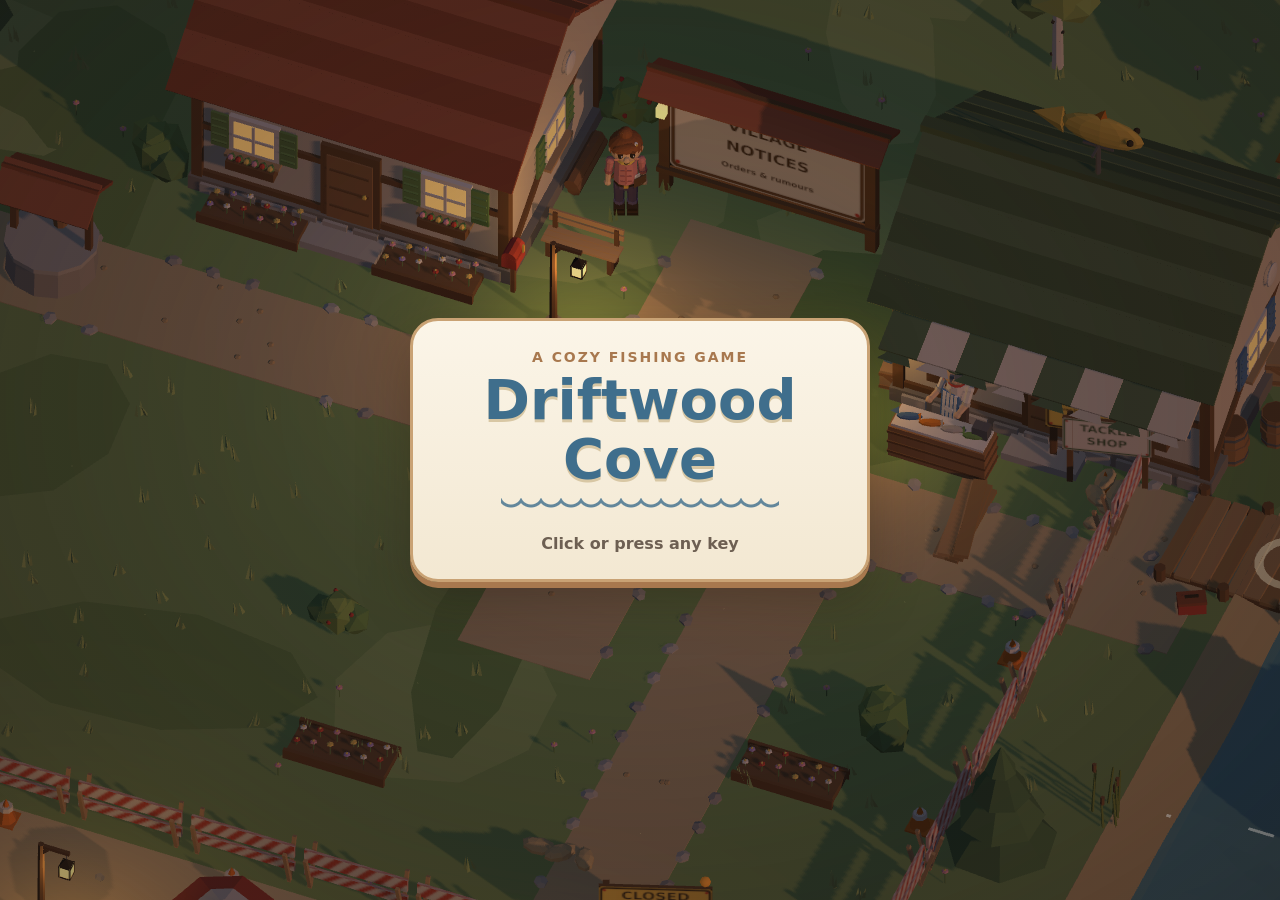
==== commit 1670846a: "Fish expansion 1: 16 regular fish, the Deep Trench and a tabbed collection - 3 new regular fish each" ====
--- a/index.html
+++ b/index.html
@@ -16,6 +16,19 @@
 <body>
   <canvas id="world" aria-label="Game world"></canvas>
 
+  <section id="title-screen" class="title-screen" aria-labelledby="title-name" hidden>
+    <div class="title-card">
+      <p class="title-kicker">a cozy fishing game</p>
+      <h1 id="title-name">Driftwood Cove</h1>
+      <div class="title-waves" aria-hidden="true"></div>
+      <p id="title-press" class="title-press">Click or press any key</p>
+      <div id="title-menu" class="title-menu" hidden>
+        <button type="button" id="title-play" class="primary title-play">Play <span class="key">E</span></button>
+        <button type="button" id="title-settings" class="secondary title-settings"><span class="title-ico" data-icon="gear"></span>Settings</button>
+      </div>
+    </div>
+  </section>
+
   <header class="hud" id="hud">
     <div class="hud-card">
       <span class="level-chip" id="hud-level-chip" title="Level">
@@ -118,8 +131,9 @@
       <strong id="board-count">0</strong>
       <button type="button" class="close" data-close aria-label="Close">✕</button>
     </header>
+    <div id="board-tabs" class="board-tabs" role="tablist" aria-label="Locations"></div>
+    <div id="board-body" class="panel-body board-body"></div>
     <p class="board-hint">Hover, focus or tap a fish to see your best catch.</p>
-    <div id="board-body" class="panel-body board-grid"></div>
     <div id="board-tip" class="board-tip" role="tooltip" hidden></div>
   </dialog>
 
--- a/style.css
+++ b/style.css
@@ -211,6 +211,16 @@
 .boat-row { background: #e6f0f2; }
 
 .board-grid { display: grid; grid-template-columns: repeat(6, 1fr); gap: 10px; }
+.board-tabs { display: flex; gap: 6px; padding: 12px 18px 0; flex-wrap: wrap; }
+.board-tab { display: inline-flex; align-items: center; gap: 6px; padding: 7px 12px; border: 3px solid #e2d3b4; border-radius: 999px; background: #fffaf0; font: inherit; font-weight: 800; font-size: 14px; color: var(--ink-soft); cursor: pointer; }
+.board-tab.active { background: var(--wood); border-color: var(--wood-dark); color: #fffaf0; }
+.board-tab .tab-count { font-size: 12px; opacity: 0.85; }
+.board-tab.done:not(.active) { border-color: var(--leaf); color: var(--leaf-dark); }
+.board-body { display: grid; gap: 6px; align-content: start; }
+.board-section { display: flex; align-items: center; gap: 6px; margin: 4px 0 0; font-size: 15px; color: var(--wood-dark); }
+.board-section svg { width: 18px; height: 18px; }
+.board-slot.legend.found { border-color: #e2b84a; background: linear-gradient(#fffaf0, #fff1c8); }
+.board-tip .tip-flavor { font-size: 13px; color: var(--ink-soft); }
 .board-slot { position: relative; display: grid; justify-items: center; gap: 2px; padding: 8px 4px; background: #fffaf0; border: 3px solid #e2d3b4; border-radius: 14px; text-align: center; font: inherit; color: inherit; cursor: pointer; transition: transform 0.12s, box-shadow 0.12s; }
 .board-slot:hover, .board-slot:focus-visible { transform: translateY(-2px); box-shadow: 0 6px 14px rgb(40 28 18 / 0.18); }
 .slot-rarity { position: absolute; top: 6px; right: 6px; }
@@ -680,3 +690,32 @@
 .rumor-gear .ico { width: 14px; height: 14px; }
 .section-title .ico { width: 18px; height: 18px; color: #6a3fc8; }
 #orders-body { max-height: calc(100dvh - 190px); }
+
+/* Title screen ------------------------------------------------------------------------------------ */
+body.at-title .hud, body.at-title .hud-buttons, body.at-title .action-btn, body.at-title .joystick, body.at-title .toasts { visibility: hidden; }
+.title-screen {
+  position: fixed; inset: 0; z-index: 20; display: grid; place-items: center; padding: 16px;
+  background: radial-gradient(ellipse at 50% 45%, rgb(40 28 18 / 0.05), rgb(40 28 18 / 0.45));
+  transition: opacity 0.6s ease;
+}
+.title-screen.leaving { opacity: 0; pointer-events: none; }
+.title-card {
+  display: grid; justify-items: center; gap: 6px; width: min(460px, 100%); padding: 28px 28px 26px;
+  background: linear-gradient(#fbf5e8, #f3e8d2); border: 3px solid #c9a274; border-radius: 28px;
+  box-shadow: 0 6px 0 #a8784e, 0 18px 50px rgb(40 28 18 / 0.35); text-align: center; animation: pop 0.4s ease-out;
+}
+.title-kicker { margin: 0; font-size: 14px; font-weight: 800; letter-spacing: 0.14em; text-transform: uppercase; color: var(--wood); }
+.title-card h1 { margin: 0; font-size: clamp(38px, 8vw, 56px); line-height: 1.05; color: var(--sea); text-shadow: 0 3px 0 #d8c7a4; }
+.title-waves {
+  width: 70%; height: 14px; margin: 4px 0 10px; opacity: 0.8;
+  background: radial-gradient(circle at 10px -4px, transparent 10px, var(--sea) 11px, var(--sea) 13px, transparent 14px) 0 0 / 20px 14px repeat-x;
+  animation: titlewaves 3s linear infinite;
+}
+@keyframes titlewaves { to { background-position: 20px 0; } }
+.title-press { margin: 6px 0 0; font-weight: 800; color: var(--ink-soft); animation: titlepulse 1.8s ease-in-out infinite; }
+@keyframes titlepulse { 50% { opacity: 0.45; } }
+.title-menu { display: grid; gap: 10px; width: min(260px, 100%); margin-top: 8px; }
+.title-menu[hidden] { display: none; }
+.title-play { min-height: 54px; font-size: 20px; }
+.title-settings { display: inline-flex; align-items: center; justify-content: center; gap: 8px; min-height: 44px; }
+.title-ico .ico { width: 20px; height: 20px; vertical-align: middle; }
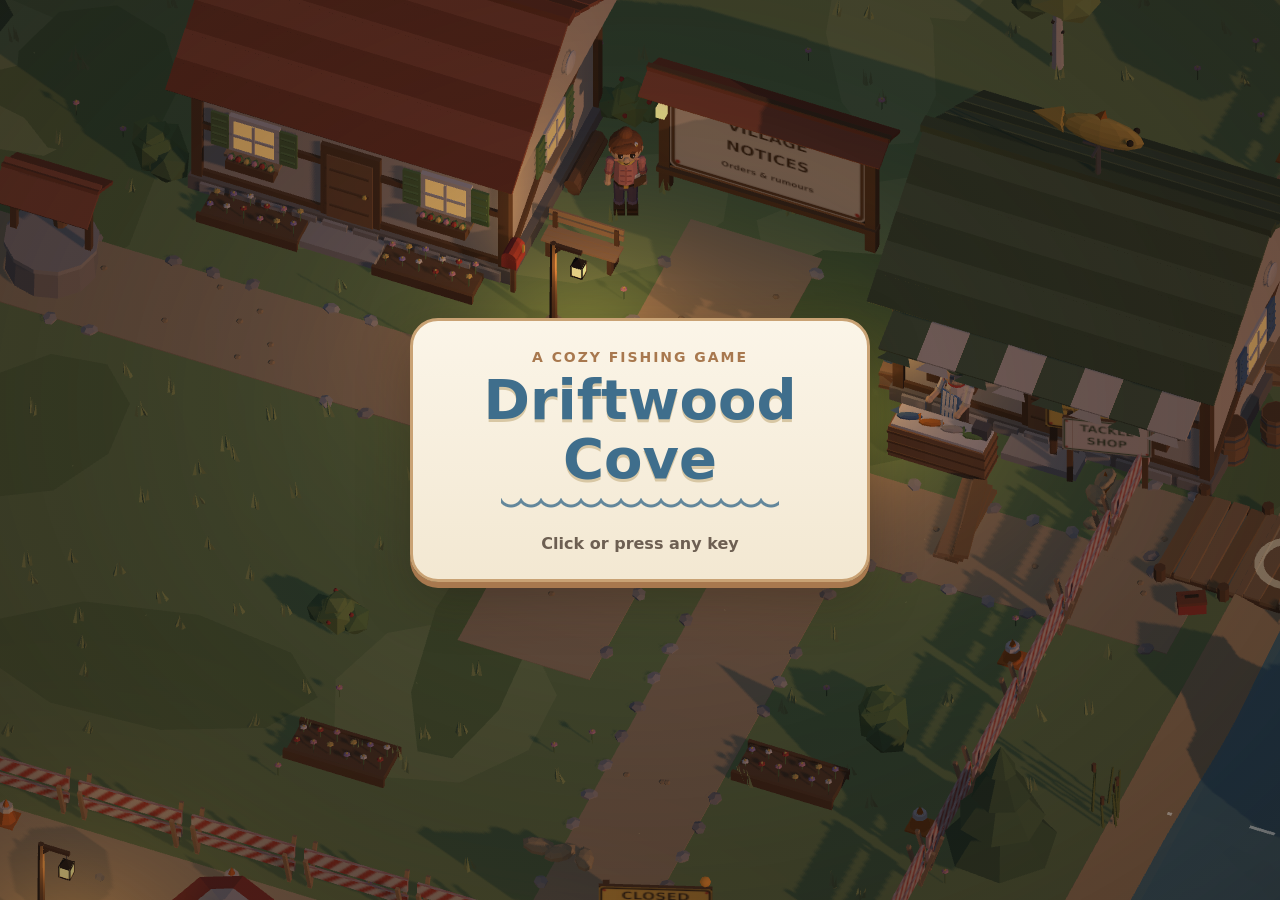
==== commit 1dad6070: "Fish expansion 2: 22 odd catches, 8 mythics and five new fight rules - odd catches (eels, squids, oc" ====
--- a/index.html
+++ b/index.html
@@ -40,6 +40,7 @@
         <span class="time-icon" id="hud-time-icon" aria-hidden="true"></span>
         <span id="hud-time">Dawn</span>
         <span class="time-bar" aria-hidden="true"><span id="hud-time-bar"></span></span>
+        <span class="moon-phase" id="hud-moon" role="img"></span>
       </span>
       <span class="weather-chip" id="hud-weather" data-weather="clear"><span class="weather-ico" id="hud-weather-ico" aria-hidden="true"></span><span id="hud-weather-text">Clear</span></span>
     </div>
--- a/style.css
+++ b/style.css
@@ -719,3 +719,20 @@
 .title-play { min-height: 54px; font-size: 20px; }
 .title-settings { display: inline-flex; align-items: center; justify-content: center; gap: 8px; min-height: 44px; }
 .title-ico .ico { width: 20px; height: 20px; vertical-align: middle; }
+/* Special creature mechanics in the catch lane */
+.lane::after { content: ""; position: absolute; inset: 0; pointer-events: none; opacity: 0; transition: opacity 0.25s; background:
+  radial-gradient(circle at var(--ink-x, 50%) 50%, rgb(28 22 40 / 0.92) 0 38px, rgb(28 22 40 / 0.6) 60px, transparent 110px); }
+.minigame.inked .lane::after { opacity: 1; }
+.minigame.inked .lane-fish { opacity: 0; }
+.lane-fish.glowing { color: #e25aa0; filter: drop-shadow(0 0 6px #ffb0e0) drop-shadow(0 0 12px #ff80c8); }
+.lane-fish.charging { color: #d8b820; animation: jitter 0.08s linear infinite; filter: drop-shadow(0 0 6px #fff17a); }
+.minigame.zapping .lane { box-shadow: inset 0 0 0 3px #fff17a, 0 0 18px #ffe45a; }
+.zone.grabbed { border-color: #a860a0; background: rgb(168 96 160 / 0.35); box-shadow: 0 0 12px 2px rgb(168 96 160 / 0.6); animation: jitter 0.1s linear infinite; }
+.mg-phase.ink { background: #2c2440; color: #e8dcff; }
+.mg-phase.glow { background: #fde2f0; color: #b03a7a; }
+.mg-phase.charge, .mg-phase.zap { background: #fff6c4; color: #8a6a00; animation: pop 0.2s ease-out; }
+.mg-phase.grab { background: #f1dcef; color: #7a3a74; animation: pop 0.2s ease-out; }
+.rumor.myth { background: linear-gradient(90deg, #dfe6fb, #f3eefe); border-color: #b9c4ec; }
+.rumor-gear .ico { width: 14px; height: 14px; }
+.moon-phase { display: inline-grid; width: 18px; height: 18px; margin-left: 2px; }
+.moon-phase svg { width: 100%; height: 100%; }
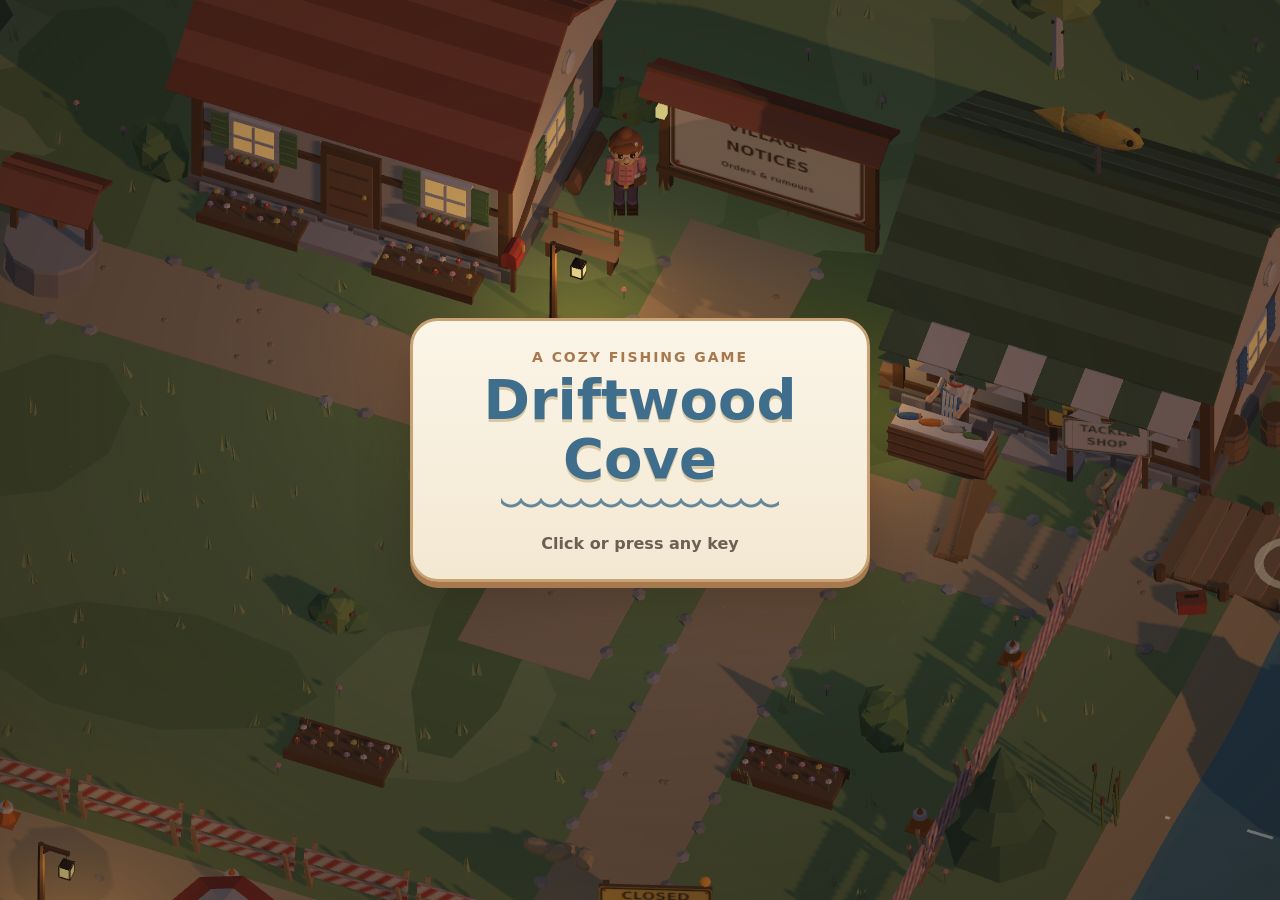
==== commit f745b49e: "Recorded music per time of day and a title screen with menu music Replace the MIDI synth music with " ====
--- a/index.html
+++ b/index.html
@@ -40,7 +40,6 @@
         <span class="time-icon" id="hud-time-icon" aria-hidden="true"></span>
         <span id="hud-time">Dawn</span>
         <span class="time-bar" aria-hidden="true"><span id="hud-time-bar"></span></span>
-        <span class="moon-phase" id="hud-moon" role="img"></span>
       </span>
       <span class="weather-chip" id="hud-weather" data-weather="clear"><span class="weather-ico" id="hud-weather-ico" aria-hidden="true"></span><span id="hud-weather-text">Clear</span></span>
     </div>
@@ -132,9 +131,8 @@
       <strong id="board-count">0</strong>
       <button type="button" class="close" data-close aria-label="Close">✕</button>
     </header>
-    <div id="board-tabs" class="board-tabs" role="tablist" aria-label="Locations"></div>
-    <div id="board-body" class="panel-body board-body"></div>
     <p class="board-hint">Hover, focus or tap a fish to see your best catch.</p>
+    <div id="board-body" class="panel-body board-grid"></div>
     <div id="board-tip" class="board-tip" role="tooltip" hidden></div>
   </dialog>
 
--- a/style.css
+++ b/style.css
@@ -211,16 +211,6 @@
 .boat-row { background: #e6f0f2; }
 
 .board-grid { display: grid; grid-template-columns: repeat(6, 1fr); gap: 10px; }
-.board-tabs { display: flex; gap: 6px; padding: 12px 18px 0; flex-wrap: wrap; }
-.board-tab { display: inline-flex; align-items: center; gap: 6px; padding: 7px 12px; border: 3px solid #e2d3b4; border-radius: 999px; background: #fffaf0; font: inherit; font-weight: 800; font-size: 14px; color: var(--ink-soft); cursor: pointer; }
-.board-tab.active { background: var(--wood); border-color: var(--wood-dark); color: #fffaf0; }
-.board-tab .tab-count { font-size: 12px; opacity: 0.85; }
-.board-tab.done:not(.active) { border-color: var(--leaf); color: var(--leaf-dark); }
-.board-body { display: grid; gap: 6px; align-content: start; }
-.board-section { display: flex; align-items: center; gap: 6px; margin: 4px 0 0; font-size: 15px; color: var(--wood-dark); }
-.board-section svg { width: 18px; height: 18px; }
-.board-slot.legend.found { border-color: #e2b84a; background: linear-gradient(#fffaf0, #fff1c8); }
-.board-tip .tip-flavor { font-size: 13px; color: var(--ink-soft); }
 .board-slot { position: relative; display: grid; justify-items: center; gap: 2px; padding: 8px 4px; background: #fffaf0; border: 3px solid #e2d3b4; border-radius: 14px; text-align: center; font: inherit; color: inherit; cursor: pointer; transition: transform 0.12s, box-shadow 0.12s; }
 .board-slot:hover, .board-slot:focus-visible { transform: translateY(-2px); box-shadow: 0 6px 14px rgb(40 28 18 / 0.18); }
 .slot-rarity { position: absolute; top: 6px; right: 6px; }
@@ -719,20 +709,3 @@
 .title-play { min-height: 54px; font-size: 20px; }
 .title-settings { display: inline-flex; align-items: center; justify-content: center; gap: 8px; min-height: 44px; }
 .title-ico .ico { width: 20px; height: 20px; vertical-align: middle; }
-/* Special creature mechanics in the catch lane */
-.lane::after { content: ""; position: absolute; inset: 0; pointer-events: none; opacity: 0; transition: opacity 0.25s; background:
-  radial-gradient(circle at var(--ink-x, 50%) 50%, rgb(28 22 40 / 0.92) 0 38px, rgb(28 22 40 / 0.6) 60px, transparent 110px); }
-.minigame.inked .lane::after { opacity: 1; }
-.minigame.inked .lane-fish { opacity: 0; }
-.lane-fish.glowing { color: #e25aa0; filter: drop-shadow(0 0 6px #ffb0e0) drop-shadow(0 0 12px #ff80c8); }
-.lane-fish.charging { color: #d8b820; animation: jitter 0.08s linear infinite; filter: drop-shadow(0 0 6px #fff17a); }
-.minigame.zapping .lane { box-shadow: inset 0 0 0 3px #fff17a, 0 0 18px #ffe45a; }
-.zone.grabbed { border-color: #a860a0; background: rgb(168 96 160 / 0.35); box-shadow: 0 0 12px 2px rgb(168 96 160 / 0.6); animation: jitter 0.1s linear infinite; }
-.mg-phase.ink { background: #2c2440; color: #e8dcff; }
-.mg-phase.glow { background: #fde2f0; color: #b03a7a; }
-.mg-phase.charge, .mg-phase.zap { background: #fff6c4; color: #8a6a00; animation: pop 0.2s ease-out; }
-.mg-phase.grab { background: #f1dcef; color: #7a3a74; animation: pop 0.2s ease-out; }
-.rumor.myth { background: linear-gradient(90deg, #dfe6fb, #f3eefe); border-color: #b9c4ec; }
-.rumor-gear .ico { width: 14px; height: 14px; }
-.moon-phase { display: inline-grid; width: 18px; height: 18px; margin-left: 2px; }
-.moon-phase svg { width: 100%; height: 100%; }
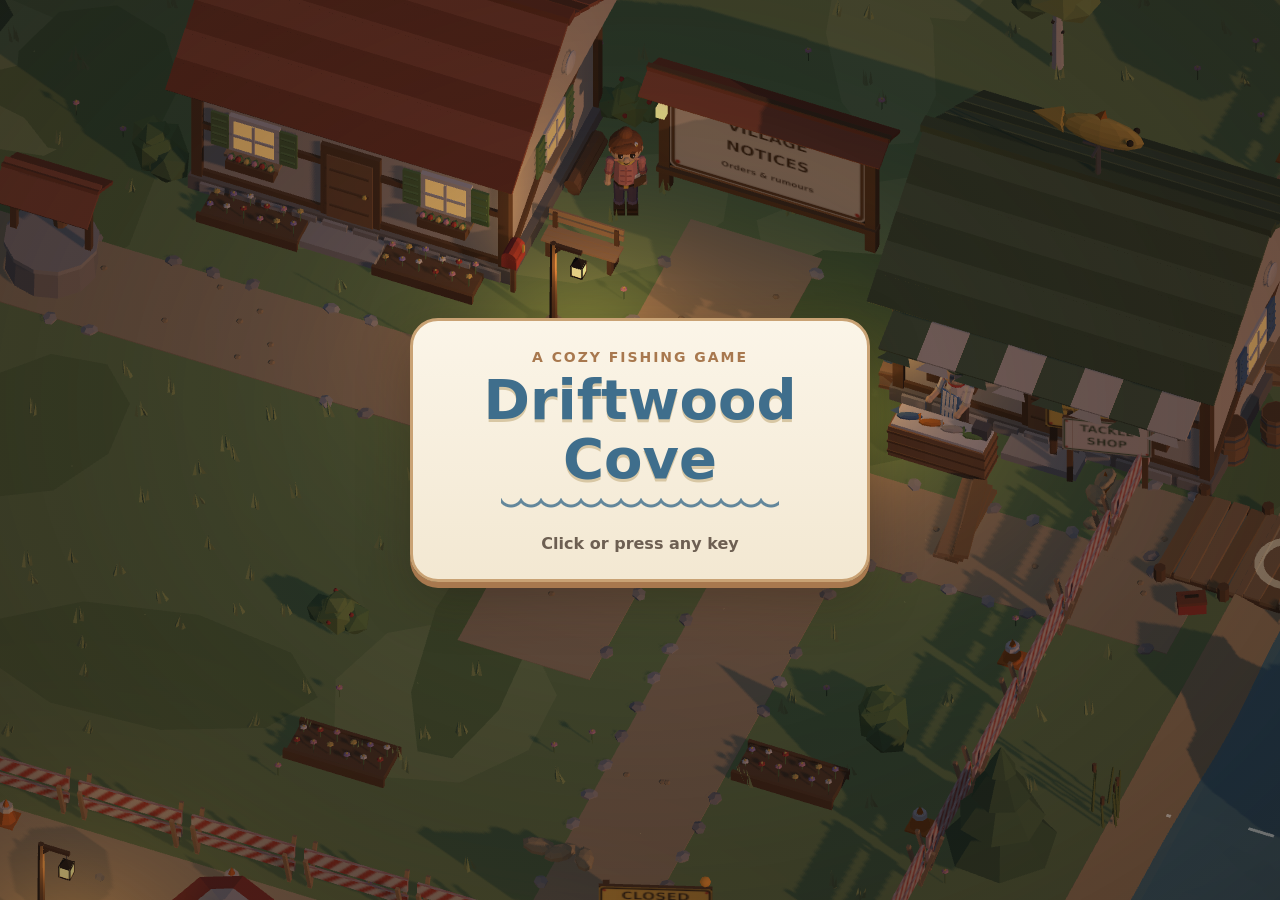
==== commit c74c60a3: "Landscape phone layout and a rotate-your-phone screen Short landscape screens get a compact HUD, cor" ====
--- a/index.html
+++ b/index.html
@@ -40,6 +40,7 @@
         <span class="time-icon" id="hud-time-icon" aria-hidden="true"></span>
         <span id="hud-time">Dawn</span>
         <span class="time-bar" aria-hidden="true"><span id="hud-time-bar"></span></span>
+        <span class="moon-phase" id="hud-moon" role="img"></span>
       </span>
       <span class="weather-chip" id="hud-weather" data-weather="clear"><span class="weather-ico" id="hud-weather-ico" aria-hidden="true"></span><span id="hud-weather-text">Clear</span></span>
     </div>
@@ -101,6 +102,11 @@
   <div id="joystick" class="joystick" aria-hidden="true"><div id="joystick-knob" class="knob"></div></div>
   <div id="toasts" class="toasts" role="status" aria-live="polite"></div>
   <div id="fade" class="fade" aria-hidden="true"></div>
+  <div class="rotate-hint" role="alert">
+    <svg viewBox="0 0 64 64" aria-hidden="true"><rect x="20" y="8" width="24" height="42" rx="5" fill="#fbf5e8" stroke="#3b3129" stroke-width="3"/><circle cx="32" cy="44" r="2.2" fill="#3b3129"/><path d="M50 30a18 18 0 0 1-8 16" fill="none" stroke="#6f9a5a" stroke-width="3.5" stroke-linecap="round"/><path d="M38 44l4 2.5 1-4.8" fill="none" stroke="#6f9a5a" stroke-width="3.5" stroke-linecap="round" stroke-linejoin="round"/></svg>
+    <strong>Turn your phone sideways</strong>
+    <span>Driftwood Cove plays in landscape.</span>
+  </div>
   <div id="vignette" class="vignette" aria-hidden="true"></div>
 
   <dialog id="shop-dialog" class="panel" aria-labelledby="shop-title">
@@ -131,8 +137,9 @@
       <strong id="board-count">0</strong>
       <button type="button" class="close" data-close aria-label="Close">✕</button>
     </header>
+    <div id="board-tabs" class="board-tabs" role="tablist" aria-label="Locations"></div>
+    <div id="board-body" class="panel-body board-body"></div>
     <p class="board-hint">Hover, focus or tap a fish to see your best catch.</p>
-    <div id="board-body" class="panel-body board-grid"></div>
     <div id="board-tip" class="board-tip" role="tooltip" hidden></div>
   </dialog>
 
--- a/style.css
+++ b/style.css
@@ -211,6 +211,16 @@
 .boat-row { background: #e6f0f2; }
 
 .board-grid { display: grid; grid-template-columns: repeat(6, 1fr); gap: 10px; }
+.board-tabs { display: flex; gap: 6px; padding: 12px 18px 0; flex-wrap: wrap; }
+.board-tab { display: inline-flex; align-items: center; gap: 6px; padding: 7px 12px; border: 3px solid #e2d3b4; border-radius: 999px; background: #fffaf0; font: inherit; font-weight: 800; font-size: 14px; color: var(--ink-soft); cursor: pointer; }
+.board-tab.active { background: var(--wood); border-color: var(--wood-dark); color: #fffaf0; }
+.board-tab .tab-count { font-size: 12px; opacity: 0.85; }
+.board-tab.done:not(.active) { border-color: var(--leaf); color: var(--leaf-dark); }
+.board-body { display: grid; gap: 6px; align-content: start; }
+.board-section { display: flex; align-items: center; gap: 6px; margin: 4px 0 0; font-size: 15px; color: var(--wood-dark); }
+.board-section svg { width: 18px; height: 18px; }
+.board-slot.legend.found { border-color: #e2b84a; background: linear-gradient(#fffaf0, #fff1c8); }
+.board-tip .tip-flavor { font-size: 13px; color: var(--ink-soft); }
 .board-slot { position: relative; display: grid; justify-items: center; gap: 2px; padding: 8px 4px; background: #fffaf0; border: 3px solid #e2d3b4; border-radius: 14px; text-align: center; font: inherit; color: inherit; cursor: pointer; transition: transform 0.12s, box-shadow 0.12s; }
 .board-slot:hover, .board-slot:focus-visible { transform: translateY(-2px); box-shadow: 0 6px 14px rgb(40 28 18 / 0.18); }
 .slot-rarity { position: absolute; top: 6px; right: 6px; }
@@ -709,3 +719,91 @@
 .title-play { min-height: 54px; font-size: 20px; }
 .title-settings { display: inline-flex; align-items: center; justify-content: center; gap: 8px; min-height: 44px; }
 .title-ico .ico { width: 20px; height: 20px; vertical-align: middle; }
+/* Special creature mechanics in the catch lane */
+.lane::after { content: ""; position: absolute; inset: 0; pointer-events: none; opacity: 0; transition: opacity 0.25s; background:
+  radial-gradient(circle at var(--ink-x, 50%) 50%, rgb(28 22 40 / 0.92) 0 38px, rgb(28 22 40 / 0.6) 60px, transparent 110px); }
+.minigame.inked .lane::after { opacity: 1; }
+.minigame.inked .lane-fish { opacity: 0; }
+.lane-fish.glowing { color: #e25aa0; filter: drop-shadow(0 0 6px #ffb0e0) drop-shadow(0 0 12px #ff80c8); }
+.lane-fish.charging { color: #d8b820; animation: jitter 0.08s linear infinite; filter: drop-shadow(0 0 6px #fff17a); }
+.minigame.zapping .lane { box-shadow: inset 0 0 0 3px #fff17a, 0 0 18px #ffe45a; }
+.zone.grabbed { border-color: #a860a0; background: rgb(168 96 160 / 0.35); box-shadow: 0 0 12px 2px rgb(168 96 160 / 0.6); animation: jitter 0.1s linear infinite; }
+.mg-phase.ink { background: #2c2440; color: #e8dcff; }
+.mg-phase.glow { background: #fde2f0; color: #b03a7a; }
+.mg-phase.charge, .mg-phase.zap { background: #fff6c4; color: #8a6a00; animation: pop 0.2s ease-out; }
+.mg-phase.grab { background: #f1dcef; color: #7a3a74; animation: pop 0.2s ease-out; }
+.rumor.myth { background: linear-gradient(90deg, #dfe6fb, #f3eefe); border-color: #b9c4ec; }
+.rumor-gear .ico { width: 14px; height: 14px; }
+.moon-phase { display: inline-grid; width: 18px; height: 18px; margin-left: 2px; }
+.moon-phase svg { width: 100%; height: 100%; }
+.milestones { display: grid; grid-template-columns: repeat(auto-fill, minmax(220px, 1fr)); gap: 6px; }
+.milestone { display: grid; grid-template-columns: 22px 1fr auto; align-items: center; gap: 8px; padding: 6px 10px; border-radius: 12px; background: #fffaf0; border: 2px solid #e2d3b4; font-size: 12px; color: var(--ink-soft); }
+.milestone .ico { width: 20px; height: 20px; }
+.milestone b { display: block; font-size: 13px; color: var(--ink); }
+.milestone.done { border-color: #e2b84a; background: linear-gradient(#fffaf0, #fff1c8); }
+.milestone .ms-count { font-weight: 800; font-variant-numeric: tabular-nums; }
+.milestone.done .ms-count { color: var(--leaf-dark); }
+.milestone.ready { border-color: #e2b84a; background: #fff6d8; }
+.ms-claim { display: inline-flex; align-items: center; gap: 4px; padding: 4px 10px; border: 2px solid #a8711a; border-radius: 999px; background: linear-gradient(#ffe38a, #f2b632); color: #5a3a0a; font: inherit; font-weight: 800; font-size: 12px; cursor: pointer; animation: claimpulse 1.4s ease-in-out infinite; }
+.ms-claim .ico { width: 16px; height: 16px; }
+@keyframes claimpulse { 0%, 100% { box-shadow: 0 0 0 0 rgb(242 182 50 / 0.6); } 50% { box-shadow: 0 0 0 6px rgb(242 182 50 / 0); } }
+.claim-badge { display: inline-flex; align-items: center; gap: 3px; margin-left: 6px; padding: 1px 8px; border-radius: 999px; background: #fff1c8; border: 2px solid #e2b84a; font-size: 13px; color: #8a5a10; vertical-align: middle; }
+.claim-badge .ico { width: 14px; height: 14px; }
+.board-tab .ico { width: 18px; height: 18px; }
+.board-tab .claim-badge { margin-left: 2px; }
+
+/* Phones: landscape only --------------------------------------------------------------------------- */
+.rotate-hint { display: none; }
+@media (orientation: portrait) and (pointer: coarse) and (max-width: 600px) {
+  .rotate-hint {
+    position: fixed; inset: 0; z-index: 100; display: grid; place-content: center; justify-items: center; gap: 8px; padding: 24px;
+    background: radial-gradient(circle at 50% 40%, #fbf5e8, #efe3cb); color: var(--ink); text-align: center;
+  }
+  .rotate-hint svg { width: 96px; height: 96px; animation: rotatehint 2.4s ease-in-out infinite; }
+  .rotate-hint strong { font-size: 22px; }
+  .rotate-hint span { color: var(--ink-soft); font-weight: 700; }
+}
+@keyframes rotatehint { 0%, 25% { rotate: 0deg; } 55%, 85% { rotate: -90deg; } 100% { rotate: 0deg; } }
+
+/* Phones held sideways (short landscape screens): a compact layout that fits ~360-430px of height. */
+@media (orientation: landscape) and (max-height: 500px) {
+  .hud, .hud-buttons { zoom: 0.72; }
+  .hud { top: 8px; left: calc(8px + env(safe-area-inset-left)); }
+  .hud-buttons { top: 8px; right: calc(8px + env(safe-area-inset-right)); flex-direction: row; bottom: auto; }
+  .joystick { width: 108px; height: 108px; left: calc(14px + env(safe-area-inset-left)); bottom: 14px; }
+  .knob { width: 46px; height: 46px; margin: -23px 0 0 -23px; }
+  body.touch .action-btn { right: calc(14px + env(safe-area-inset-right)); bottom: 18px; min-height: 52px; padding: 8px 20px; font-size: 16px; }
+  .action-btn { zoom: 0.9; }
+  .finder { zoom: 0.8; bottom: 84px; }
+  .toasts { top: 6px; zoom: 0.85; z-index: 30; }
+  .fishing-panel { zoom: 0.78; bottom: 8px; width: min(560px, calc(128vw - 40px)); }
+
+  /* Catch card: fish on the left, details and buttons on the right. */
+  .catch-card, .catch-card.golden {
+    left: 50%; top: calc(50% + 14px); translate: -50% -50%;
+    display: grid; grid-template-columns: minmax(140px, 36%) 1fr; column-gap: 16px; align-content: center;
+    width: min(620px, calc(100vw - 32px)); max-height: calc(100dvh - 52px); overflow-y: auto; padding: 12px 18px; text-align: left;
+  }
+  .catch-card > * { grid-column: 2; }
+  .catch-card .catch-art { grid-column: 1; grid-row: 1 / span 12; align-self: center; }
+  .catch-art svg { width: 100%; max-width: 220px; }
+  .catch-card h2 { justify-content: flex-start; font-size: 19px; margin: 0 0 2px; }
+  .catch-card p { margin: 2px 0; font-size: 14px; }
+  .catch-card p:empty { display: none; }
+  .catch-card .catch-streak { justify-content: flex-start; }
+  .catch-card #catch-ok { justify-self: start; margin-top: 6px; }
+  .catch-choice { gap: 6px; margin-top: 6px; }
+  .choice-btn { min-height: 46px; padding: 5px 12px; font-size: 14px; }
+  .choice-btn b { font-size: 15px; }
+  .choice-ico { width: 34px; height: 34px; }
+  .catch-card.golden { overflow-x: hidden; }
+  .catch-card.golden .golden-banner { position: static; translate: none; justify-self: start; margin: 0 0 6px; padding: 3px 14px; font-size: 13px; }
+  .catch-card.golden .catch-art::before { inset: 0; }
+
+  /* Dialogs: slimmer header, use the full height. */
+  dialog.panel { max-height: calc(100dvh - 16px); zoom: 0.86; }
+  .panel-head { padding: 8px 14px; }
+  .panel-head h2 { font-size: 18px; }
+  .close { width: 36px; height: 36px; }
+  .title-card { zoom: 0.8; }
+}
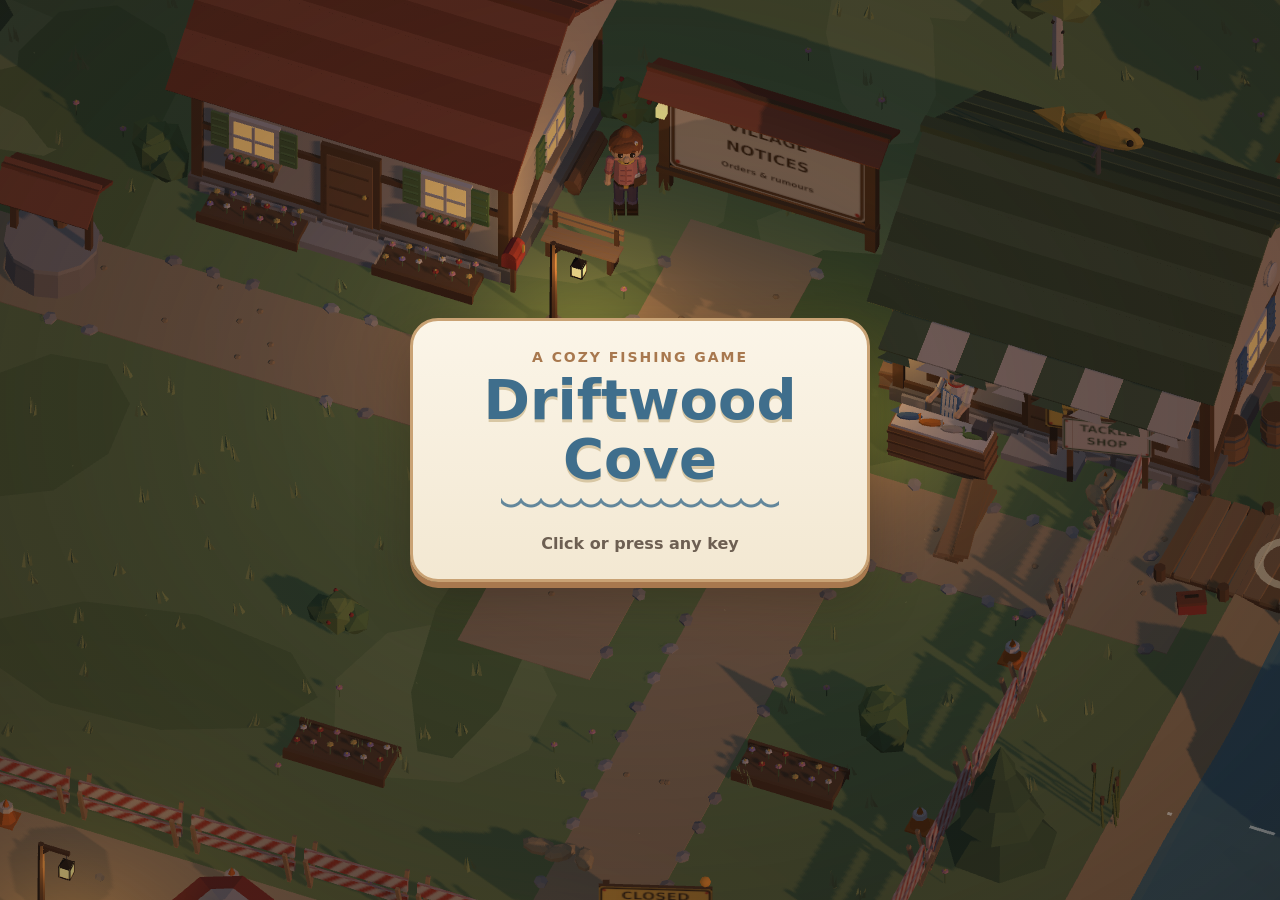
==== commit 85d40300: "Deploy to GitHub Pages on every push to main Switch all game URLs to relative paths (index.html, man" ====
--- a/index.html
+++ b/index.html
@@ -6,12 +6,12 @@
   <title>Driftwood Cove — a cozy fishing game</title>
   <meta name="description" content="A small, cozy 2.5D fishing game. Explore, fish, collect and upgrade.">
   <meta name="theme-color" content="#3f6e8c">
-  <link rel="manifest" href="/manifest.webmanifest">
-  <link rel="icon" href="/icons/icon-192.png" type="image/png">
-  <link rel="apple-touch-icon" href="/icons/icon-192.png">
-  <link rel="stylesheet" href="/style.css">
-  <script type="importmap">{ "imports": { "three": "/vendor/three/three.module.js" } }</script>
-  <script type="module" src="/js/main.js"></script>
+  <link rel="manifest" href="manifest.webmanifest">
+  <link rel="icon" href="icons/icon-192.png" type="image/png">
+  <link rel="apple-touch-icon" href="icons/icon-192.png">
+  <link rel="stylesheet" href="style.css">
+  <script type="importmap">{ "imports": { "three": "./vendor/three/three.module.js" } }</script>
+  <script type="module" src="js/main.js"></script>
 </head>
 <body>
   <canvas id="world" aria-label="Game world"></canvas>
@@ -206,7 +206,7 @@
   </dialog>
 
   <script>
-    if ("serviceWorker" in navigator) navigator.serviceWorker.register("/sw.js");
+    if ("serviceWorker" in navigator) navigator.serviceWorker.register("sw.js");
   </script>
 </body>
 </html>
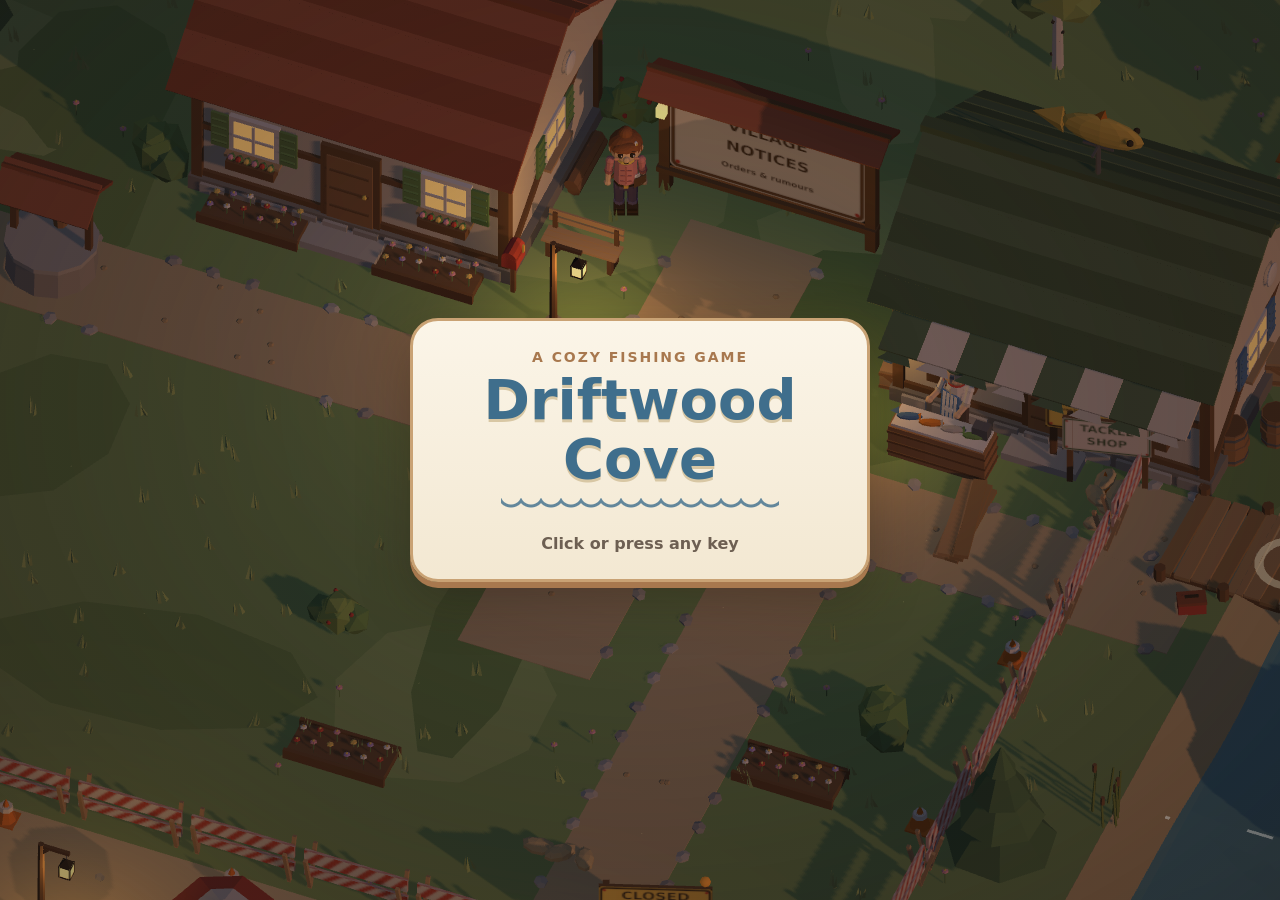
==== commit 5b20b12d: "Deep Trench late game: trawler, harpoon, giants, Moby Dick; riding the deck - The Deep Trench is its" ====
--- a/index.html
+++ b/index.html
@@ -81,6 +81,21 @@
       </div>
       <p class="mg-hint"><span class="hint-keys"><span class="key">Space</span><span class="hint-or">or</span><span class="mg-mouse" data-icon="mouse"></span></span> hold to reel <b>→</b> · release to ease the line</p>
     </div>
+    <div id="harpoon-game" class="minigame harpoon-game" hidden>
+      <div class="mg-head">
+        <span class="mg-behavior"><span class="mg-behavior-ico" data-icon="harpoon"></span><span id="hp-title">Harpoon it!</span></span>
+        <span id="hp-result" class="mg-phase" hidden></span>
+        <span id="hp-name" class="mg-boss" hidden></span>
+      </div>
+      <div class="lane hp-lane" id="hp-lane">
+        <div class="lane-waves" aria-hidden="true"></div>
+        <div class="hp-target" id="hp-target" aria-hidden="true"><span class="hp-back" data-icon="whale"></span></div>
+        <div class="hp-mark" id="hp-mark" aria-hidden="true"></div>
+        <div class="hp-aim" id="hp-aim" aria-hidden="true"></div>
+      </div>
+      <div class="hp-count"><span class="hp-row" id="hp-hits" title="Hits needed"></span><span class="hp-row spare" id="hp-left" title="Harpoons left"></span></div>
+      <p class="mg-hint"><span class="hint-keys"><span class="key">Space</span><span class="hint-or">or</span><span class="mg-mouse" data-icon="mouse"></span></span> throw when the aim is on the giant · lead it a little, the harpoon takes a moment to land</p>
+    </div>
   </section>
 
   <section id="catch-card" class="catch-card" hidden aria-live="assertive">
--- a/style.css
+++ b/style.css
@@ -807,3 +807,37 @@
   .close { width: 36px; height: 36px; }
   .title-card { zoom: 0.8; }
 }
+
+/* Harpoon round (Deep Trench bow) ------------------------------------------------ */
+.harpoon-game .lane.hp-lane, .minigame.deep .lane { background: linear-gradient(#3e6a84 0%, #22455e 50%, #142e42 100%); }
+.hp-target {
+  position: absolute; top: 50%; height: 34px; margin-top: -17px; display: grid; place-items: center;
+  border-radius: 12px; background: rgb(255 255 255 / 0.12); border: 2px dashed rgb(255 255 255 / 0.45); transition: opacity 0.3s, transform 0.3s;
+}
+.hp-back { display: block; width: 100%; max-width: 72px; min-width: 42px; height: 30px; color: #1c2430; filter: drop-shadow(0 2px 1px rgb(0 0 0 / 0.3)); }
+.hp-back svg { width: 100%; height: 100%; display: block; }
+.hp-target.right .hp-back svg { transform: scaleX(-1); }
+.harpoon-game[data-rarity="legendary"] .hp-back { color: #f4f2ea; }
+.hp-target.dived { opacity: 0.12; transform: translateY(10px) scale(0.85); }
+.hp-aim {
+  position: absolute; top: 3px; bottom: 3px; width: 4px; margin-left: -2px; border-radius: 2px; background: #ffe7a0;
+  box-shadow: 0 0 0 2px rgb(59 49 41 / 0.35), 0 0 10px rgb(255 220 120 / 0.8);
+}
+.hp-aim::before, .hp-aim::after { content: ""; position: absolute; left: 50%; translate: -50% 0; border: 7px solid transparent; }
+.hp-aim::before { top: -4px; border-top-color: #ffe7a0; }
+.hp-aim::after { bottom: -4px; border-bottom-color: #ffe7a0; }
+.hp-aim.on { background: #b8ff9a; box-shadow: 0 0 0 2px rgb(40 80 30 / 0.4), 0 0 14px rgb(180 255 140 / 0.9); }
+.hp-aim.on::before { border-top-color: #b8ff9a; } .hp-aim.on::after { border-bottom-color: #b8ff9a; }
+.hp-mark { position: absolute; top: 50%; width: 22px; height: 22px; margin: -11px 0 0 -11px; border-radius: 50%; border: 3px solid #fff; opacity: 0.9; }
+.hp-mark.flying { border-style: dotted; animation: spin 0.6s linear infinite; }
+.hp-mark.hit { border-color: #b8ff9a; box-shadow: 0 0 12px rgb(180 255 140 / 0.9); animation: pop 0.25s ease-out; }
+.hp-mark.miss { border-color: #ffb0a0; animation: ripple 0.8s ease-out forwards; }
+@keyframes ripple { to { transform: scale(2.2); opacity: 0; } }
+.hp-count { display: flex; justify-content: space-between; align-items: center; gap: 12px; margin-top: 10px; }
+.hp-row { display: inline-flex; gap: 4px; align-items: center; }
+.hp-pip { display: grid; place-items: center; width: 30px; height: 30px; border-radius: 9px; background: var(--paper-2); opacity: 0.45; }
+.hp-pip .ico { width: 22px; height: 22px; }
+.hp-pip.hit { opacity: 1; background: #e3f0d9; box-shadow: 0 0 0 2px var(--leaf); }
+.hp-row.spare .hp-pip { opacity: 1; background: #f3e2c2; }
+.hp-none { font-size: 12px; font-weight: 800; color: var(--danger); }
+.mg-phase.swell { background: #d6e6f2; color: #24506e; animation: pop 0.2s ease-out; }
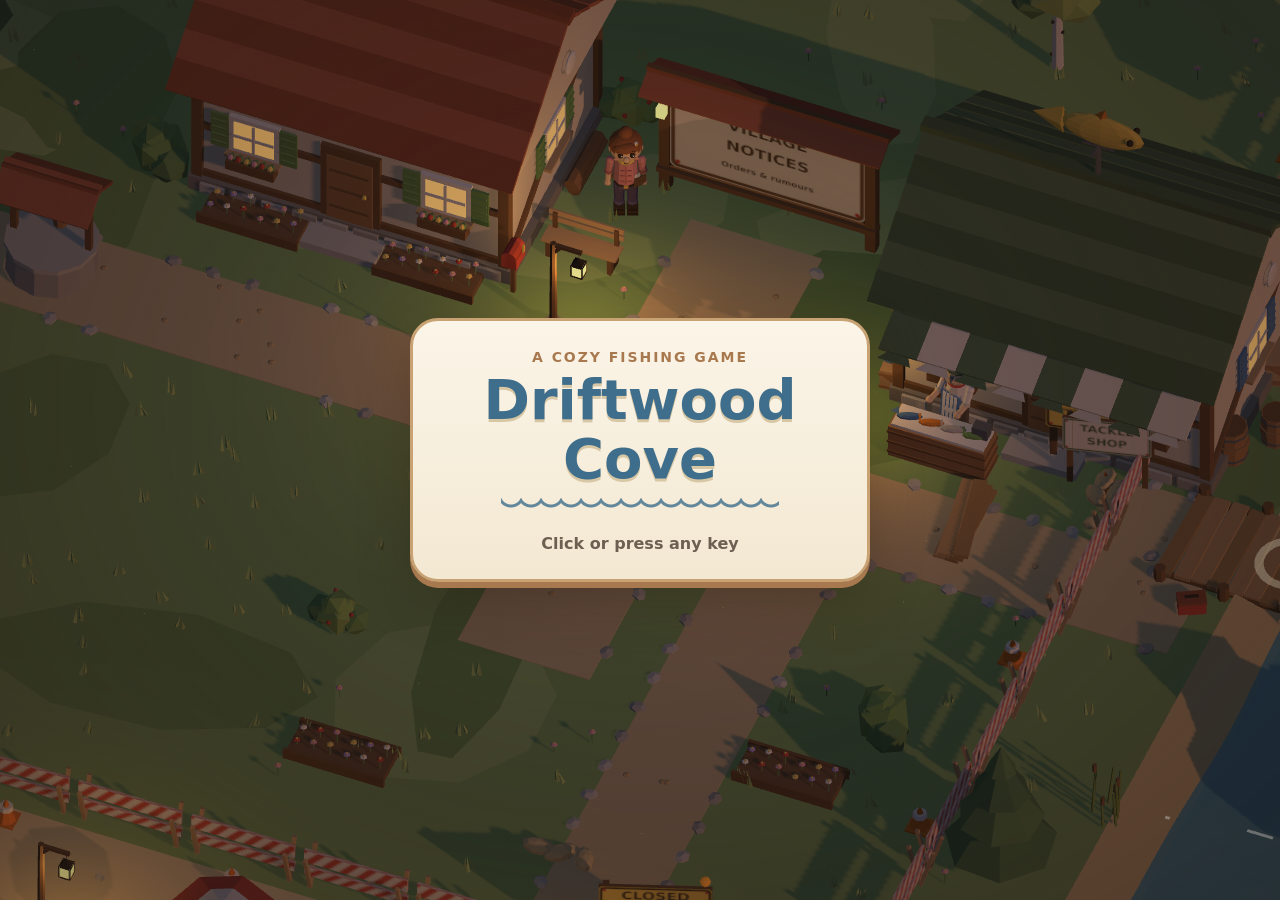
==== commit ae3b28fd: "Balance pass: harder fights per place, steep prices, bed and sleep, slimmer skill tree - Every place" ====
--- a/index.html
+++ b/index.html
@@ -63,7 +63,7 @@
 
   <section id="fishing" class="fishing-panel" hidden aria-live="polite">
     <div class="legend-banner" id="legend-banner" hidden>✦ Legendary! ✦</div>
-    <div class="fishing-status" id="fishing-status"><span class="status-ico" id="fishing-status-ico"></span><span id="fishing-status-text">Casting…</span><span class="whisper" id="fishing-whisper" hidden></span></div>
+    <div class="fishing-status" id="fishing-status"><span class="status-ico" id="fishing-status-ico"></span><span id="fishing-status-text">Casting…</span></div>
     <div id="minigame" class="minigame" hidden>
       <div class="mg-head">
         <span class="mg-behavior"><span class="mg-behavior-ico" id="mg-behavior-ico"></span><span id="mg-behavior">Fish on!</span></span>
@@ -207,6 +207,16 @@
     </div>
   </dialog>
 
+  <dialog id="sleep-dialog" class="panel small" aria-labelledby="sleep-title">
+    <header class="panel-head">
+      <h2 id="sleep-title">Sleep until…</h2>
+      <button type="button" class="close" data-close aria-label="Close">✕</button>
+    </header>
+    <div class="panel-body">
+      <div id="sleep-body" class="sleep-options"></div>
+    </div>
+  </dialog>
+
   <dialog id="settings-dialog" class="panel small" aria-labelledby="settings-title">
     <header class="panel-head">
       <h2 id="settings-title">Settings</h2>
--- a/style.css
+++ b/style.css
@@ -511,8 +511,6 @@
 .finder-fish svg { width: 48px; height: auto; }
 .finder-fish.found { color: var(--ink); }
 body.touch .finder { left: auto; right: 16px; bottom: 120px; transform: none; }
-.whisper { display: inline-flex; align-items: center; gap: 2px; margin-left: 6px; animation: pop 0.25s ease-out; }
-.whisper svg:first-child { width: 56px; height: auto; }
 
 /* Skill tree ----------------------------------------------------------------- */
 #skills-dialog { width: min(960px, calc(100vw - 24px)); max-height: calc(100dvh - 24px); }
@@ -638,6 +636,15 @@
 .order-glyph { display: grid; place-items: center; width: 52px; height: 52px; border-radius: 50%; background: var(--paper-2); color: var(--wood-dark); }
 .order-glyph .ico { width: 30px; height: 30px; }
 .order-glyph .time-icon { width: 26px; height: 26px; }
+
+/* Bed: pick the time of day to wake up at. */
+.sleep-options { display: grid; grid-template-columns: repeat(2, minmax(190px, 1fr)); gap: 10px; }
+.sleep-option { display: flex; align-items: center; gap: 12px; padding: 12px 14px; border-radius: 14px; border: 2px solid var(--line, #d8c7a6); background: #fbf5e8; color: var(--ink); font: inherit; cursor: pointer; text-align: left; }
+.sleep-option:hover, .sleep-option:focus-visible { border-color: #c9962a; background: #fff7e2; }
+.sleep-option .time-icon { width: 30px; height: 30px; flex: none; }
+.sleep-option b { display: block; font-size: 17px; }
+.sleep-option small { color: var(--ink-soft); font-weight: 700; }
+.sleep-option .key { margin-left: auto; }
 .order-main { display: grid; gap: 4px; min-width: 0; }
 .order-main strong { font-size: 16px; }
 .order-main .meta { font-size: 13px; color: var(--ink-soft); }
